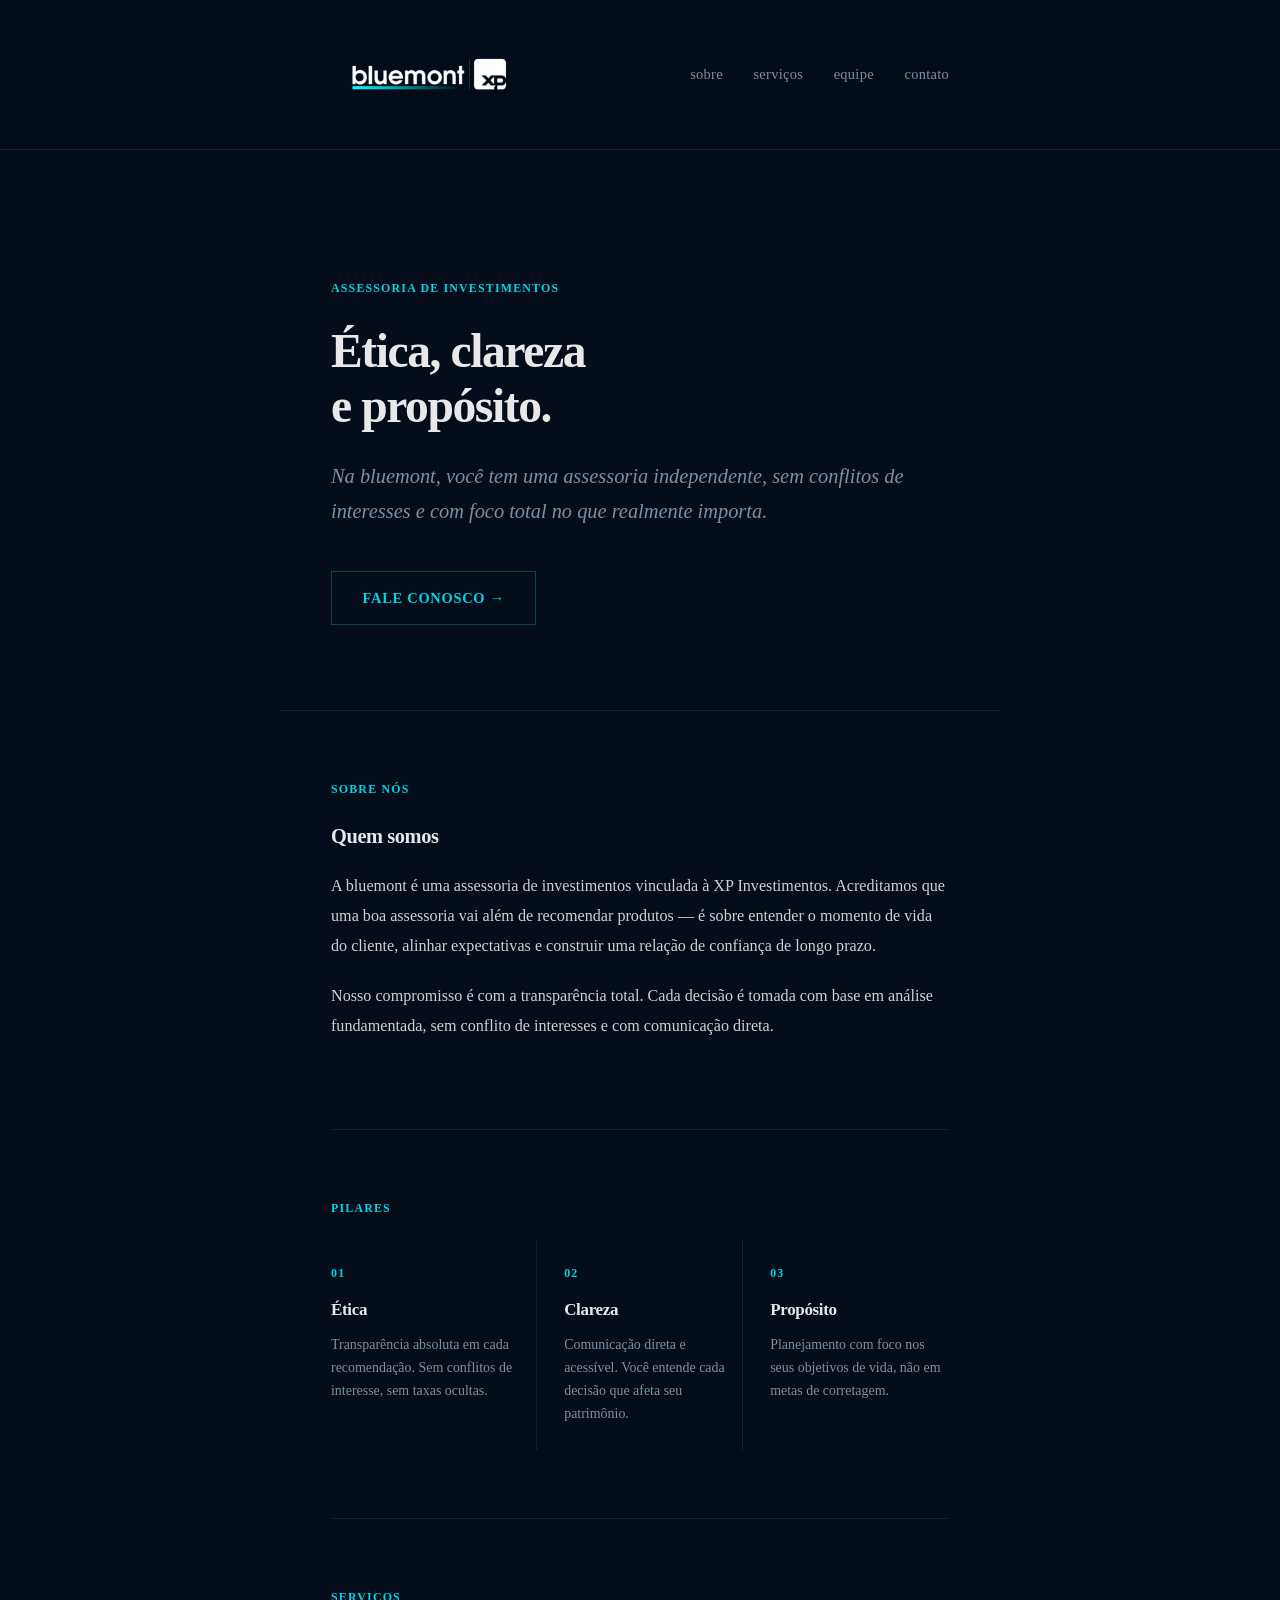
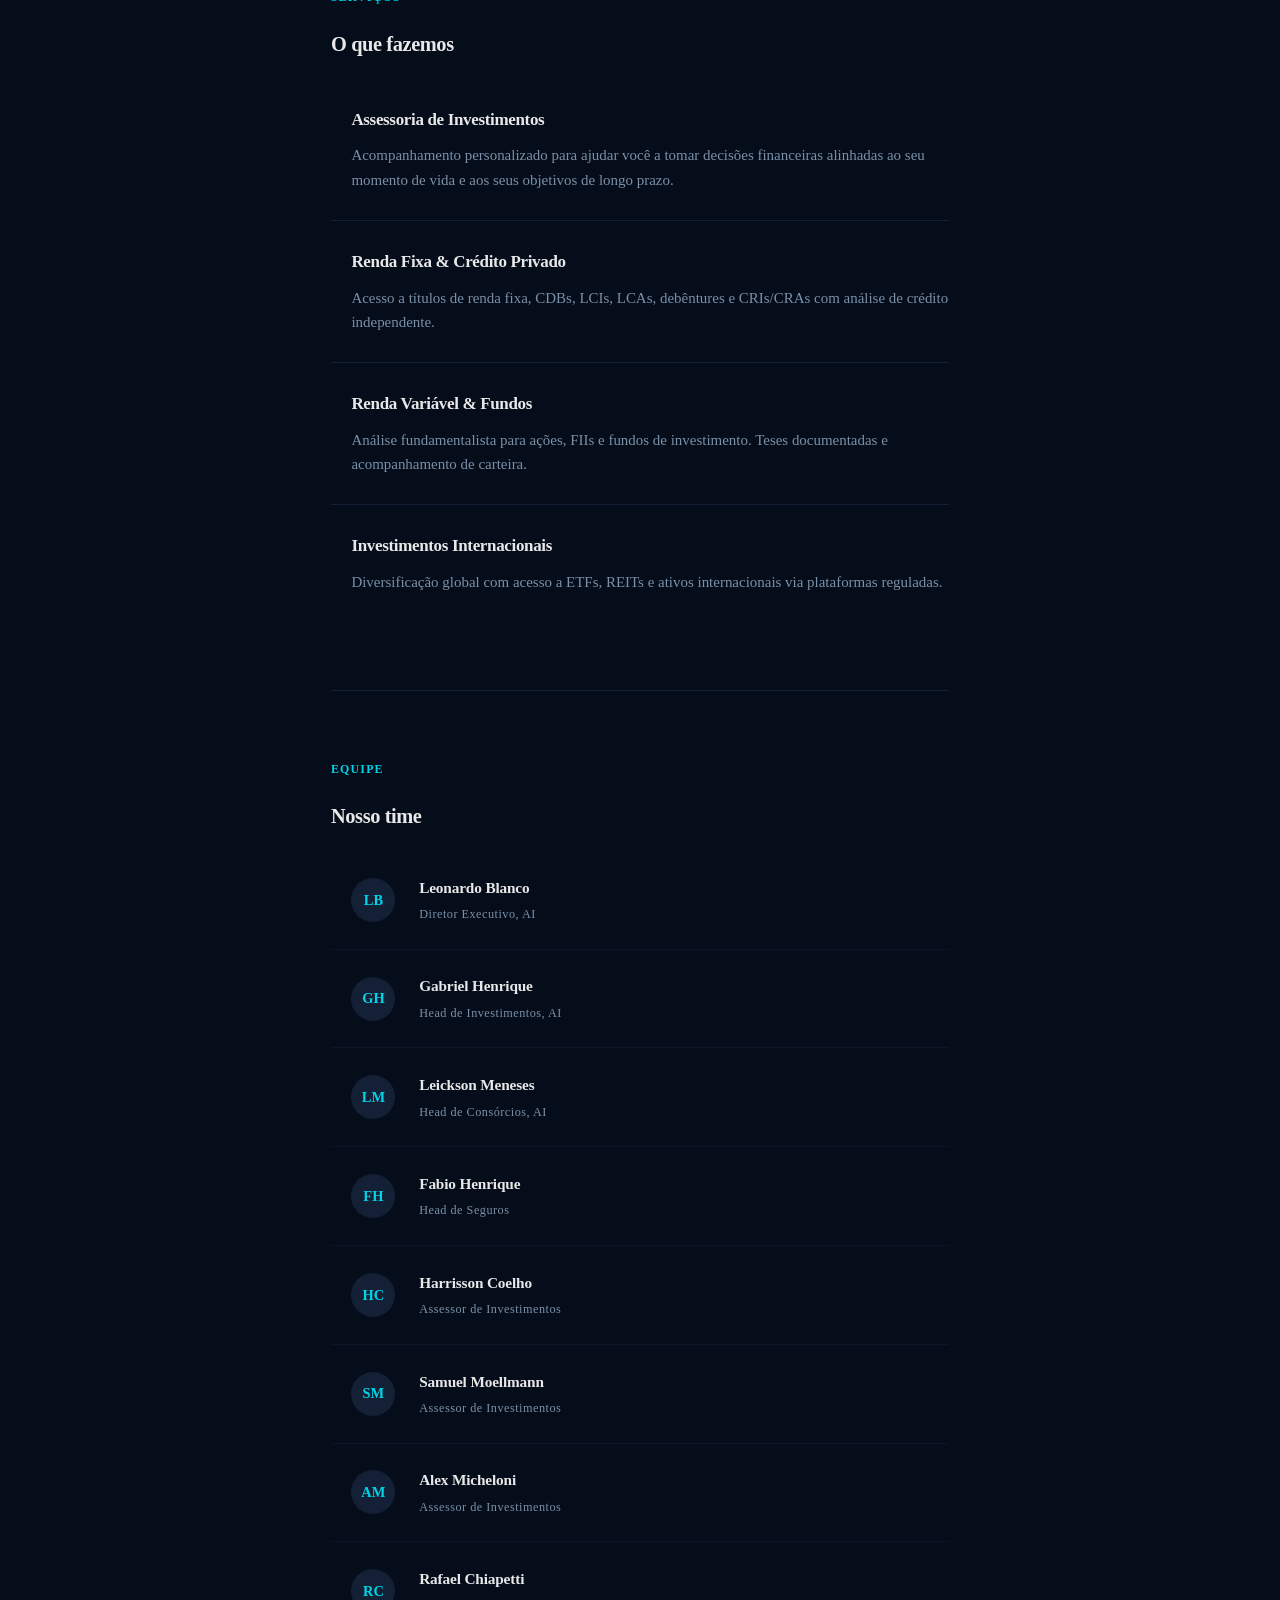
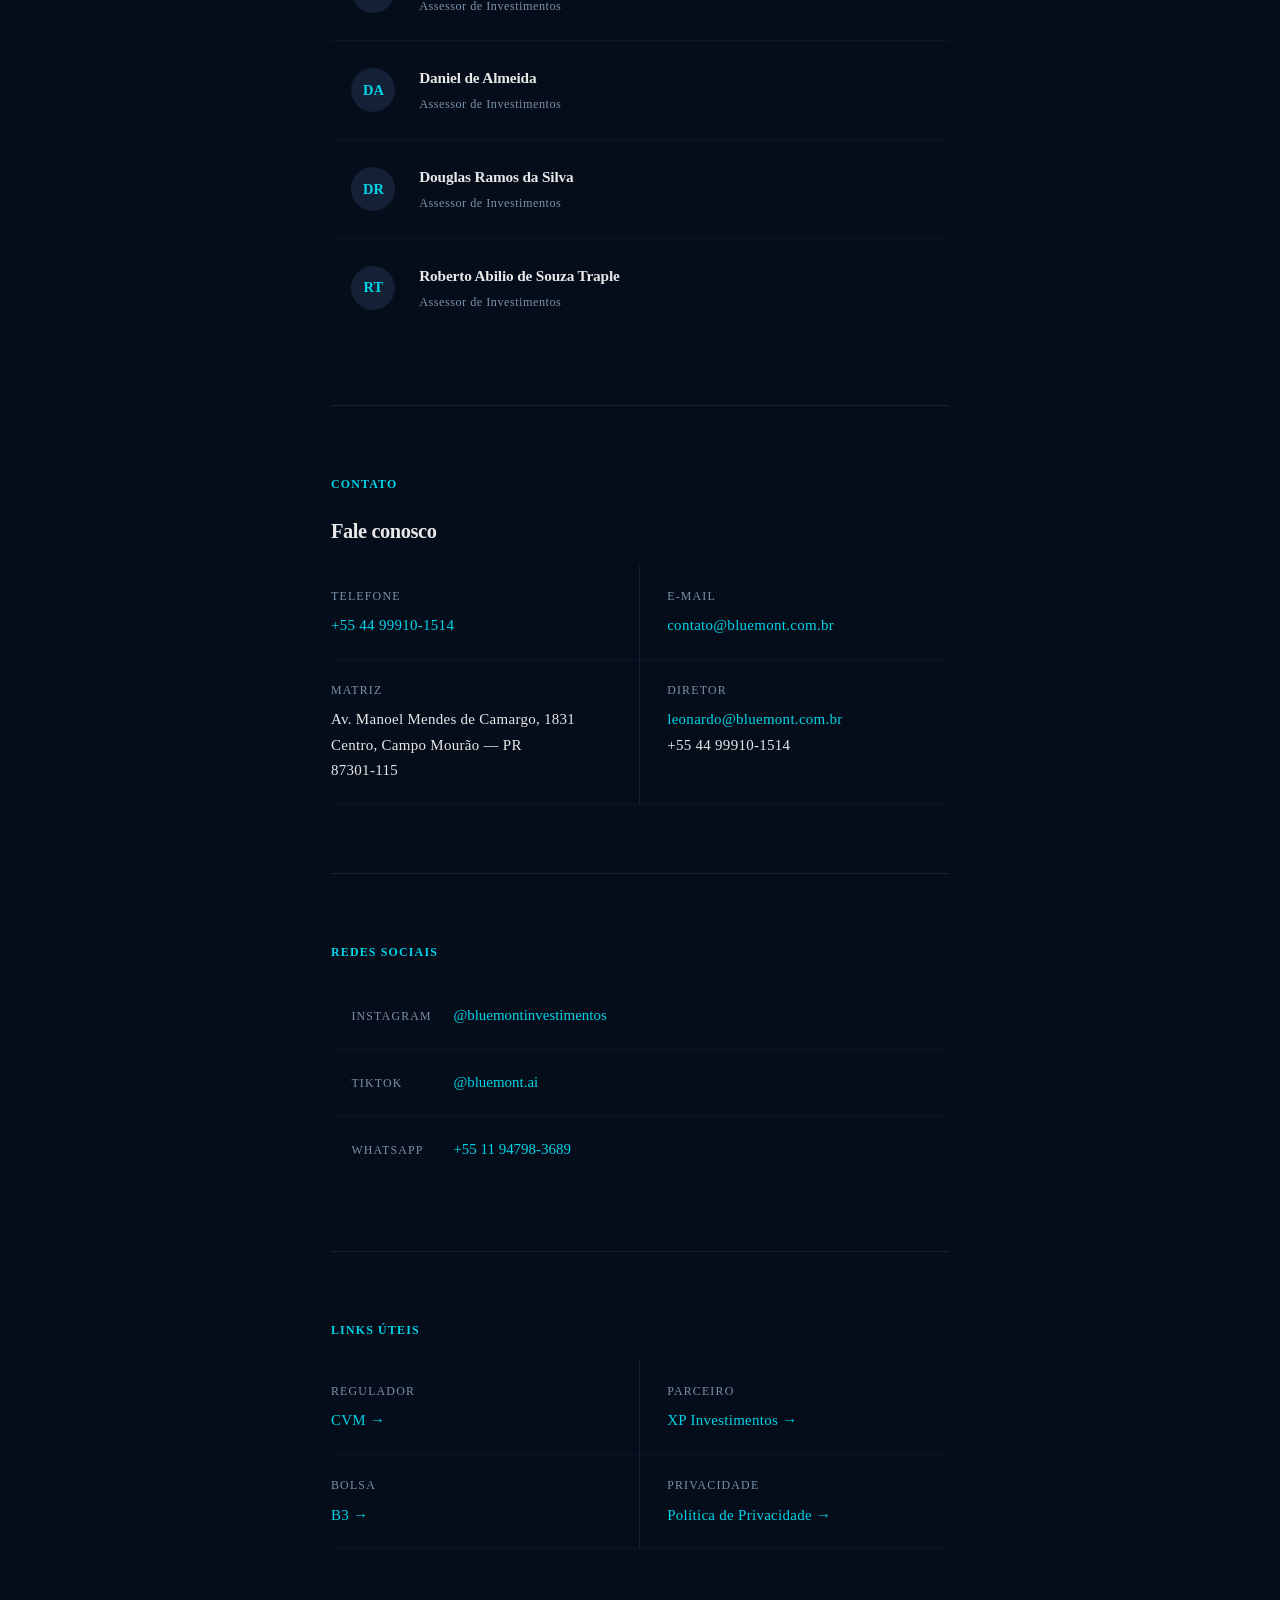
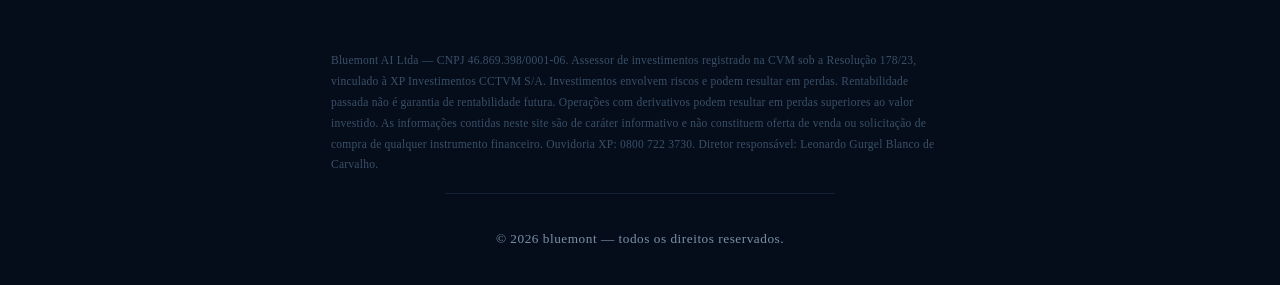
==== index.html @ b02eed4d "initial commit: bluemont site estático" ====
<!DOCTYPE html>
<html lang="pt-BR">
<head>
  <meta charset="UTF-8">
  <meta name="viewport" content="width=device-width, initial-scale=1.0">
  <title>bluemont — assessoria de investimentos</title>
  <link rel="stylesheet" href="style.css">
</head>
<body>

  <header>
    <nav class="nav">
      <a class="logo" href="#"><img src="logo.png" alt="bluemont" class="logo-img"></a>
      <ul class="nav-links">
        <li><a href="#sobre">sobre</a></li>
        <li><a href="#servicos">serviços</a></li>
        <li><a href="#equipe">equipe</a></li>
        <li><a href="#contato">contato</a></li>
      </ul>
    </nav>
  </header>

  <main>

    <!-- Hero -->
    <section class="hero fade-in">
      <div class="hero-label">Assessoria de Investimentos</div>
      <h1>Ética, clareza<br>e propósito.</h1>
      <p class="hero-sub">Na bluemont, você tem uma assessoria independente, sem conflitos de interesses e com foco total no que realmente importa.</p>
      <a href="#contato" class="hero-cta">Fale conosco →</a>
    </section>

    <div class="content">

      <!-- Sobre -->
      <section class="section fade-in" id="sobre">
        <div class="section-label">Sobre Nós</div>
        <div class="section-title">Quem somos</div>
        <p class="section-text">A bluemont é uma assessoria de investimentos vinculada à XP Investimentos. Acreditamos que uma boa assessoria vai além de recomendar produtos — é sobre entender o momento de vida do cliente, alinhar expectativas e construir uma relação de confiança de longo prazo.</p>
        <p class="section-text">Nosso compromisso é com a transparência total. Cada decisão é tomada com base em análise fundamentada, sem conflito de interesses e com comunicação direta.</p>
      </section>

      <!-- Pilares -->
      <section class="section fade-in">
        <div class="section-label">Pilares</div>
        <div class="values-grid">
          <div class="value-item">
            <div class="value-icon">01</div>
            <div class="value-title">Ética</div>
            <div class="value-desc">Transparência absoluta em cada recomendação. Sem conflitos de interesse, sem taxas ocultas.</div>
          </div>
          <div class="value-item">
            <div class="value-icon">02</div>
            <div class="value-title">Clareza</div>
            <div class="value-desc">Comunicação direta e acessível. Você entende cada decisão que afeta seu patrimônio.</div>
          </div>
          <div class="value-item">
            <div class="value-icon">03</div>
            <div class="value-title">Propósito</div>
            <div class="value-desc">Planejamento com foco nos seus objetivos de vida, não em metas de corretagem.</div>
          </div>
        </div>
      </section>

      <!-- Serviços -->
      <section class="section fade-in" id="servicos">
        <div class="section-label">Serviços</div>
        <div class="section-title">O que fazemos</div>
        <div class="services-list">
          <div class="service">
            <div class="service-name">Assessoria de Investimentos</div>
            <div class="service-desc">Acompanhamento personalizado para ajudar você a tomar decisões financeiras alinhadas ao seu momento de vida e aos seus objetivos de longo prazo.</div>
          </div>
          <div class="service">
            <div class="service-name">Renda Fixa & Crédito Privado</div>
            <div class="service-desc">Acesso a títulos de renda fixa, CDBs, LCIs, LCAs, debêntures e CRIs/CRAs com análise de crédito independente.</div>
          </div>
          <div class="service">
            <div class="service-name">Renda Variável & Fundos</div>
            <div class="service-desc">Análise fundamentalista para ações, FIIs e fundos de investimento. Teses documentadas e acompanhamento de carteira.</div>
          </div>
          <div class="service">
            <div class="service-name">Investimentos Internacionais</div>
            <div class="service-desc">Diversificação global com acesso a ETFs, REITs e ativos internacionais via plataformas reguladas.</div>
          </div>
        </div>
      </section>

      <!-- Equipe -->
      <section class="section fade-in" id="equipe">
        <div class="section-label">Equipe</div>
        <div class="section-title">Nosso time</div>
        <div class="team-list">
          <div class="team-member">
            <div class="team-avatar">LB</div>
            <div class="team-info">
              <div class="team-name">Leonardo Blanco</div>
              <div class="team-role">Diretor Executivo, AI</div>
            </div>
          </div>
          <div class="team-member">
            <div class="team-avatar">GH</div>
            <div class="team-info">
              <div class="team-name">Gabriel Henrique</div>
              <div class="team-role">Head de Investimentos, AI</div>
            </div>
          </div>
          <div class="team-member">
            <div class="team-avatar">LM</div>
            <div class="team-info">
              <div class="team-name">Leickson Meneses</div>
              <div class="team-role">Head de Consórcios, AI</div>
            </div>
          </div>
          <div class="team-member">
            <div class="team-avatar">FH</div>
            <div class="team-info">
              <div class="team-name">Fabio Henrique</div>
              <div class="team-role">Head de Seguros</div>
            </div>
          </div>
          <div class="team-member">
            <div class="team-avatar">HC</div>
            <div class="team-info">
              <div class="team-name">Harrisson Coelho</div>
              <div class="team-role">Assessor de Investimentos</div>
            </div>
          </div>
          <div class="team-member">
            <div class="team-avatar">SM</div>
            <div class="team-info">
              <div class="team-name">Samuel Moellmann</div>
              <div class="team-role">Assessor de Investimentos</div>
            </div>
          </div>
          <div class="team-member">
            <div class="team-avatar">AM</div>
            <div class="team-info">
              <div class="team-name">Alex Micheloni</div>
              <div class="team-role">Assessor de Investimentos</div>
            </div>
          </div>
          <div class="team-member">
            <div class="team-avatar">RC</div>
            <div class="team-info">
              <div class="team-name">Rafael Chiapetti</div>
              <div class="team-role">Assessor de Investimentos</div>
            </div>
          </div>
          <div class="team-member">
            <div class="team-avatar">DA</div>
            <div class="team-info">
              <div class="team-name">Daniel de Almeida</div>
              <div class="team-role">Assessor de Investimentos</div>
            </div>
          </div>
          <div class="team-member">
            <div class="team-avatar">DR</div>
            <div class="team-info">
              <div class="team-name">Douglas Ramos da Silva</div>
              <div class="team-role">Assessor de Investimentos</div>
            </div>
          </div>
          <div class="team-member">
            <div class="team-avatar">RT</div>
            <div class="team-info">
              <div class="team-name">Roberto Abilio de Souza Traple</div>
              <div class="team-role">Assessor de Investimentos</div>
            </div>
          </div>
        </div>
      </section>

      <!-- Contato -->
      <section class="section fade-in" id="contato">
        <div class="section-label">Contato</div>
        <div class="section-title">Fale conosco</div>
        <div class="contact-grid">
          <div class="contact-item">
            <div class="contact-label">Telefone</div>
            <div class="contact-value"><a href="tel:+5544999101514">+55 44 99910-1514</a></div>
          </div>
          <div class="contact-item">
            <div class="contact-label">E-mail</div>
            <div class="contact-value"><a href="mailto:contato@bluemont.com.br">contato@bluemont.com.br</a></div>
          </div>
          <div class="contact-item">
            <div class="contact-label">Matriz</div>
            <div class="contact-value">Av. Manoel Mendes de Camargo, 1831<br>Centro, Campo Mourão — PR<br>87301-115</div>
          </div>
          <div class="contact-item">
            <div class="contact-label">Diretor</div>
            <div class="contact-value"><a href="mailto:leonardo@bluemont.com.br">leonardo@bluemont.com.br</a><br>+55 44 99910-1514</div>
          </div>
        </div>
      </section>

      <!-- Redes Sociais -->
      <section class="section fade-in">
        <div class="section-label">Redes Sociais</div>
        <div class="social-list">
          <div class="social-item">
            <a href="https://instagram.com/bluemontinvestimentos" target="_blank">
              <span class="social-label">Instagram</span>
              <span class="social-handle">@bluemontinvestimentos</span>
            </a>
          </div>
          <div class="social-item">
            <a href="https://tiktok.com/@bluemont.ai" target="_blank">
              <span class="social-label">TikTok</span>
              <span class="social-handle">@bluemont.ai</span>
            </a>
          </div>
          <div class="social-item">
            <a href="https://wa.me/5511947983689" target="_blank">
              <span class="social-label">WhatsApp</span>
              <span class="social-handle">+55 11 94798-3689</span>
            </a>
          </div>
        </div>
      </section>

      <!-- Links Úteis -->
      <section class="section fade-in">
        <div class="section-label">Links Úteis</div>
        <div class="contact-grid">
          <div class="contact-item">
            <div class="contact-label">Regulador</div>
            <div class="contact-value"><a href="https://www.gov.br/cvm" target="_blank">CVM →</a></div>
          </div>
          <div class="contact-item">
            <div class="contact-label">Parceiro</div>
            <div class="contact-value"><a href="https://www.xpi.com.br" target="_blank">XP Investimentos →</a></div>
          </div>
          <div class="contact-item">
            <div class="contact-label">Bolsa</div>
            <div class="contact-value"><a href="https://www.b3.com.br" target="_blank">B3 →</a></div>
          </div>
          <div class="contact-item">
            <div class="contact-label">Privacidade</div>
            <div class="contact-value"><a href="privacy-policy.html">Política de Privacidade →</a></div>
          </div>
        </div>
      </section>

    </div>
  </main>

  <!-- Compliance -->
  <div class="compliance">
    Bluemont AI Ltda — CNPJ 46.869.398/0001-06. Assessor de investimentos registrado na CVM sob a Resolução 178/23, vinculado à XP Investimentos CCTVM S/A. Investimentos envolvem riscos e podem resultar em perdas. Rentabilidade passada não é garantia de rentabilidade futura. Operações com derivativos podem resultar em perdas superiores ao valor investido. As informações contidas neste site são de caráter informativo e não constituem oferta de venda ou solicitação de compra de qualquer instrumento financeiro. Ouvidoria XP: 0800 722 3730. Diretor responsável: Leonardo Gurgel Blanco de Carvalho.
  </div>

  <footer>
    <p>© 2026 bluemont — todos os direitos reservados.</p>
  </footer>

  <script src="script.js"></script>
</body>
</html>
---- style.css ----
/* ── reset & base ───────────────────────────────────── */
*, *::before, *::after {
  box-sizing: border-box;
  margin: 0;
  padding: 0;
}

:root {
  --bg:        #050d1a;
  --surface:   #0a1628;
  --border:    #142035;
  --text:      #e8e8e8;
  --muted:     #7a90a8;
  --accent:    #00d4e8;
  --meta-text: #3a5068;
  --font:      'Rockwell', 'Rockwell Nova', 'Rockwell MT', serif;
  --max-w:     720px;
  --gap:       clamp(1.5rem, 4vw, 3rem);
}

html {
  font-size: 17px;
  scroll-behavior: smooth;
  scroll-padding-top: 6rem;
}

body {
  background: var(--bg);
  color: var(--text);
  font-family: var(--font);
  line-height: 1.7;
  min-height: 100vh;
  display: flex;
  flex-direction: column;
  -webkit-font-smoothing: antialiased;
}

a {
  color: inherit;
  text-decoration: none;
}

/* ── nav ────────────────────────────────────────────── */
header {
  position: sticky;
  top: 0;
  z-index: 100;
  border-bottom: 1px solid var(--border);
  background: rgba(5, 13, 26, 0.85);
  backdrop-filter: blur(12px);
  -webkit-backdrop-filter: blur(12px);
}

.nav {
  max-width: var(--max-w);
  margin: 0 auto;
  padding: 1.1rem var(--gap);
  display: flex;
  justify-content: space-between;
  align-items: center;
}

.logo {
  display: flex;
  align-items: center;
  transition: opacity 0.2s;
}

.logo:hover { opacity: 0.75; }

.logo-img {
  height: 112px;
  width: auto;
}

.nav-links {
  display: flex;
  gap: 1.8rem;
  list-style: none;
}

.nav-links a {
  font-size: 0.85rem;
  color: var(--muted);
  letter-spacing: 0.02em;
  transition: color 0.2s;
}

.nav-links a:hover { color: var(--text); }

/* ── hero ───────────────────────────────────────────── */
.hero {
  max-width: var(--max-w);
  margin: 0 auto;
  padding: clamp(4rem, 10vw, 8rem) var(--gap) clamp(3rem, 7vw, 5rem);
  border-bottom: 1px solid var(--border);
}

.hero-label {
  font-size: 0.7rem;
  font-weight: 600;
  letter-spacing: 0.1em;
  text-transform: uppercase;
  color: var(--accent);
  margin-bottom: 1.5rem;
}

.hero h1 {
  font-size: clamp(1.8rem, 5vw, 2.8rem);
  font-weight: 700;
  letter-spacing: -0.03em;
  line-height: 1.15;
  margin-bottom: 1.5rem;
}

.hero-sub {
  font-size: clamp(1rem, 2.5vw, 1.2rem);
  color: var(--muted);
  font-style: italic;
  line-height: 1.7;
  max-width: 580px;
}

.hero-cta {
  display: inline-flex;
  align-items: center;
  gap: 0.5rem;
  margin-top: 2.5rem;
  font-size: 0.85rem;
  font-weight: 600;
  letter-spacing: 0.05em;
  text-transform: uppercase;
  color: var(--accent);
  border: 1px solid rgba(0, 212, 232, 0.3);
  padding: 0.8rem 1.8rem;
  transition: all 0.25s;
}

.hero-cta:hover {
  background: rgba(0, 212, 232, 0.08);
  border-color: var(--accent);
}

/* ── sections ───────────────────────────────────────── */
.content {
  max-width: var(--max-w);
  margin: 0 auto;
  padding: 0 var(--gap);
  flex: 1;
}

.section {
  padding: clamp(2.5rem, 6vw, 4rem) 0;
  border-bottom: 1px solid var(--border);
}

.section:last-child { border-bottom: none; }

.section-label {
  font-size: 0.7rem;
  font-weight: 600;
  letter-spacing: 0.1em;
  text-transform: uppercase;
  color: var(--accent);
  margin-bottom: 1.2rem;
}

.section-title {
  font-size: 1.2rem;
  font-weight: 600;
  letter-spacing: -0.02em;
  margin-bottom: 1rem;
}

.section-text {
  font-size: 0.95rem;
  color: #d0d0d0;
  line-height: 1.85;
  margin-bottom: 1.2rem;
}

/* ── values grid ────────────────────────────────────── */
.values-grid {
  display: grid;
  grid-template-columns: 1fr 1fr 1fr;
  gap: 0;
}

.value-item {
  padding: 1.4rem 0;
  border-right: 1px solid var(--border);
}

.value-item:last-child { border-right: none; }
.value-item:first-child { padding-left: 0; }
.value-item:not(:first-child) { padding-left: 1.6rem; }

.value-icon {
  font-size: 0.7rem;
  font-weight: 600;
  letter-spacing: 0.1em;
  text-transform: uppercase;
  color: var(--accent);
  margin-bottom: 0.8rem;
}

.value-title {
  font-size: 1rem;
  font-weight: 600;
  letter-spacing: -0.02em;
  margin-bottom: 0.5rem;
}

.value-desc {
  font-size: 0.82rem;
  color: var(--muted);
  line-height: 1.65;
}

/* ── services ───────────────────────────────────────── */
.services-list {
  display: flex;
  flex-direction: column;
  gap: 0;
}

.service {
  padding: 1.6rem 0 1.6rem 1.2rem;
  border-bottom: 1px solid var(--border);
  position: relative;
  cursor: default;
  transition: background 0.15s;
}

.service::before {
  content: '';
  position: absolute;
  left: 0;
  top: 0;
  width: 3px;
  height: 0;
  background: var(--accent);
  border-radius: 0 2px 2px 0;
  transition: height 0.3s ease;
}

.service:hover::before { height: 100%; }
.service:last-child { border-bottom: none; }

.service-name {
  font-size: 1rem;
  font-weight: 600;
  letter-spacing: -0.02em;
  margin-bottom: 0.5rem;
}

.service-desc {
  font-size: 0.88rem;
  color: var(--muted);
  line-height: 1.65;
}

/* ── team ───────────────────────────────────────────── */
.team-list {
  display: flex;
  flex-direction: column;
  gap: 0;
}

.team-member {
  display: flex;
  align-items: center;
  gap: 1.4rem;
  padding: 1.4rem 0 1.4rem 1.2rem;
  border-bottom: 1px solid rgba(20, 32, 53, 0.5);
  position: relative;
}

.team-member::before {
  content: '';
  position: absolute;
  left: 0;
  top: 0;
  width: 3px;
  height: 0;
  background: var(--accent);
  border-radius: 0 2px 2px 0;
  transition: height 0.3s ease;
}

.team-member:hover::before { height: 100%; }
.team-member:last-child { border-bottom: none; }

.team-avatar {
  width: 44px;
  height: 44px;
  border-radius: 50%;
  background: var(--border);
  display: flex;
  align-items: center;
  justify-content: center;
  font-size: 0.85rem;
  font-weight: 700;
  color: var(--accent);
  flex-shrink: 0;
}

.team-info { flex: 1; }

.team-name {
  font-size: 0.9rem;
  font-weight: 600;
  letter-spacing: -0.01em;
  margin-bottom: 0.2rem;
}

.team-role {
  font-size: 0.72rem;
  color: var(--muted);
  letter-spacing: 0.04em;
}

/* ── contact grid ───────────────────────────────────── */
.contact-grid {
  display: grid;
  grid-template-columns: 1fr 1fr;
  gap: 0;
}

.contact-item {
  padding: 1.2rem 0;
  border-bottom: 1px solid rgba(20, 32, 53, 0.5);
}

.contact-item:nth-child(odd) {
  padding-right: 1.6rem;
  border-right: 1px solid var(--border);
}

.contact-item:nth-child(even) { padding-left: 1.6rem; }

.contact-label {
  font-size: 0.7rem;
  letter-spacing: 0.1em;
  text-transform: uppercase;
  color: var(--muted);
  margin-bottom: 0.4rem;
}

.contact-value {
  font-size: 0.88rem;
  letter-spacing: 0.02em;
}

.contact-value a {
  color: var(--accent);
  transition: opacity 0.2s;
}

.contact-value a:hover { opacity: 0.7; }

/* ── social ─────────────────────────────────────────── */
.social-list {
  display: flex;
  gap: 0;
  flex-direction: column;
}

.social-item {
  padding: 1.2rem 0 1.2rem 1.2rem;
  border-bottom: 1px solid rgba(20, 32, 53, 0.5);
  position: relative;
  transition: background 0.15s;
}

.social-item::before {
  content: '';
  position: absolute;
  left: 0;
  top: 0;
  width: 3px;
  height: 0;
  background: var(--accent);
  border-radius: 0 2px 2px 0;
  transition: height 0.3s ease;
}

.social-item:hover::before { height: 100%; }
.social-item:last-child { border-bottom: none; }

.social-item a {
  display: flex;
  align-items: center;
  gap: 1rem;
}

.social-label {
  font-size: 0.7rem;
  letter-spacing: 0.1em;
  text-transform: uppercase;
  color: var(--muted);
  min-width: 5rem;
}

.social-handle {
  font-size: 0.88rem;
  color: var(--accent);
  transition: opacity 0.2s;
}

.social-item:hover .social-handle { opacity: 0.7; }

/* ── post/page layout ───────────────────────────────── */
.post-header {
  max-width: var(--max-w);
  margin: 0 auto;
  padding: clamp(3rem, 8vw, 5rem) var(--gap) 2rem;
  border-bottom: 1px solid var(--border);
}

.back-link {
  display: inline-flex;
  align-items: center;
  gap: 0.4rem;
  font-size: 0.8rem;
  color: var(--muted);
  letter-spacing: 0.05em;
  text-transform: uppercase;
  margin-bottom: 2rem;
  transition: color 0.2s;
}

.back-link:hover { color: var(--accent); }

.post-header .section-label { margin-bottom: 1rem; }

.post-header h1 {
  font-size: clamp(1.6rem, 5vw, 2.4rem);
  font-weight: 700;
  letter-spacing: -0.03em;
  line-height: 1.2;
}

.post-body {
  max-width: var(--max-w);
  margin: 0 auto;
  padding: clamp(2rem, 5vw, 3.5rem) var(--gap);
}

.post-body p {
  font-size: 1.05rem;
  line-height: 1.85;
  margin-bottom: 1.6rem;
  color: #d0d0d0;
}

.post-body h2 {
  font-size: 1.2rem;
  font-weight: 600;
  letter-spacing: -0.02em;
  margin: 2.5rem 0 1rem;
  color: var(--text);
}

.post-body ul {
  margin: 0 0 1.6rem 1.5rem;
  color: #d0d0d0;
  font-size: 1.05rem;
  line-height: 1.85;
}

.post-body li { margin-bottom: 0.4rem; }

.post-body a {
  color: var(--accent);
  transition: opacity 0.2s;
}

.post-body a:hover { opacity: 0.7; }

/* ── compliance ─────────────────────────────────────── */
.compliance {
  max-width: var(--max-w);
  margin: 0 auto;
  padding: 2rem var(--gap) 1rem;
  font-size: 0.68rem;
  color: var(--meta-text);
  line-height: 1.8;
  letter-spacing: 0.02em;
}

/* ── footer ─────────────────────────────────────────── */
footer {
  border-top: 1px solid var(--border);
  padding: 2rem var(--gap);
  text-align: center;
  font-size: 0.78rem;
  color: var(--muted);
  letter-spacing: 0.04em;
  max-width: var(--max-w);
  margin: 0 auto;
}

/* ── animations ─────────────────────────────────────── */
@keyframes fadeUp {
  from { opacity: 0; transform: translateY(16px); }
  to   { opacity: 1; transform: translateY(0); }
}

.fade-in { opacity: 0; }

/* ── responsive ─────────────────────────────────────── */
@media (max-width: 600px) {
  .values-grid { grid-template-columns: 1fr; }

  .value-item {
    border-right: none;
    padding-left: 0 !important;
    border-bottom: 1px solid var(--border);
  }
  .value-item:last-child { border-bottom: none; }

  .contact-grid { grid-template-columns: 1fr; }
  .contact-item:nth-child(odd) { border-right: none; padding-right: 0; }
  .contact-item:nth-child(even) { padding-left: 0; }

  .nav-links { gap: 1.2rem; }
}
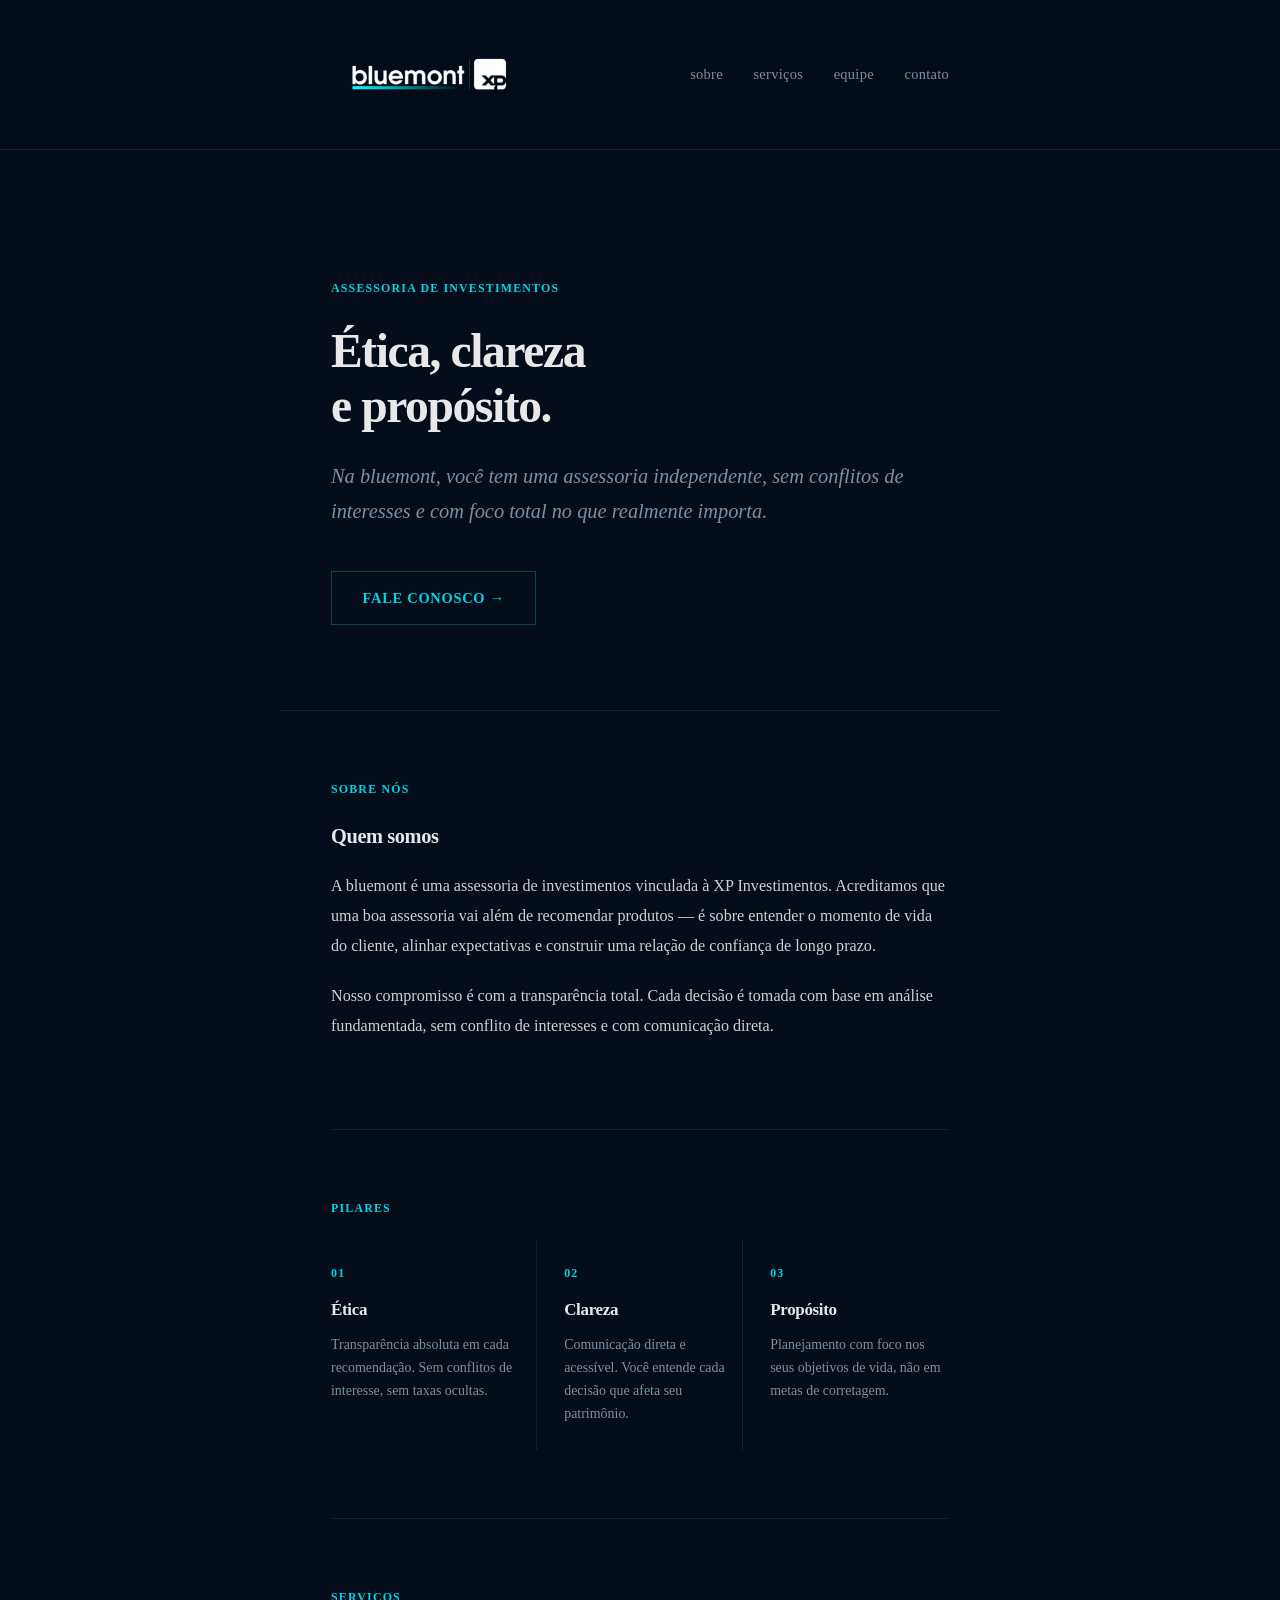
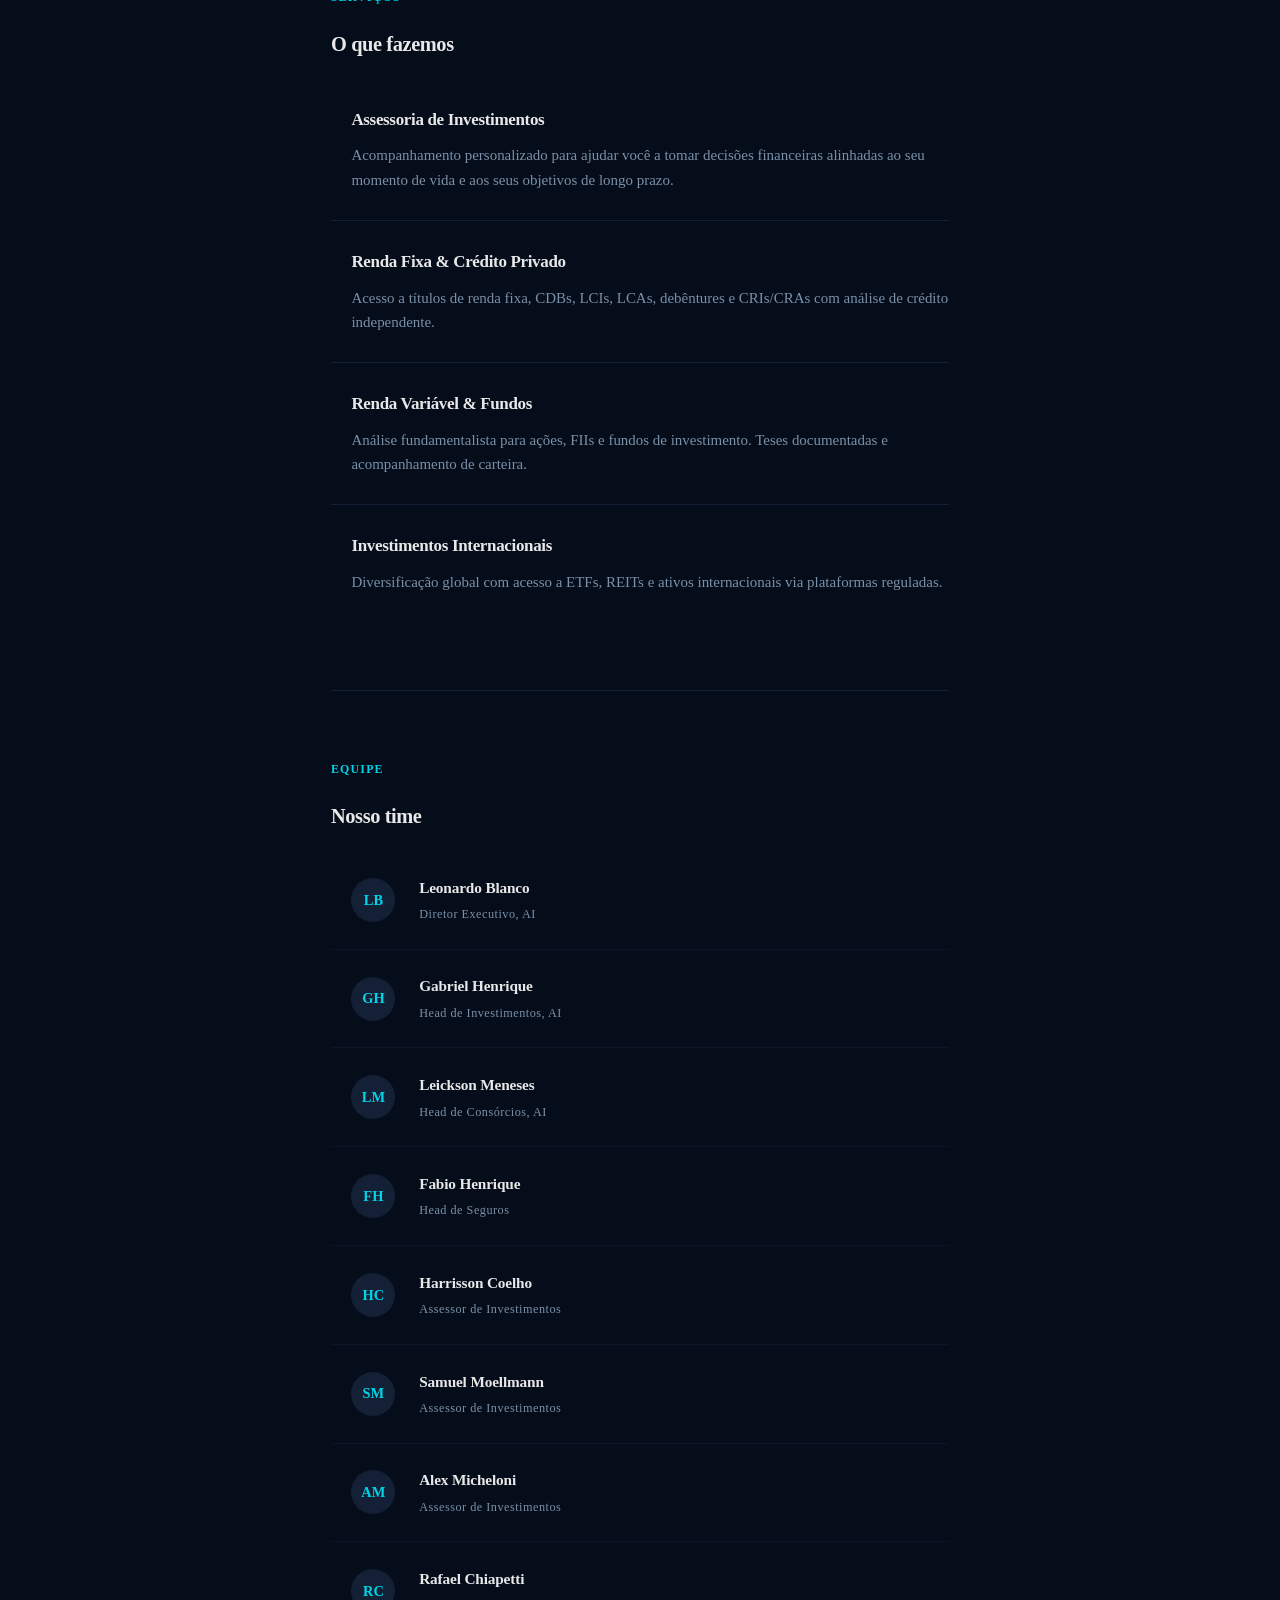
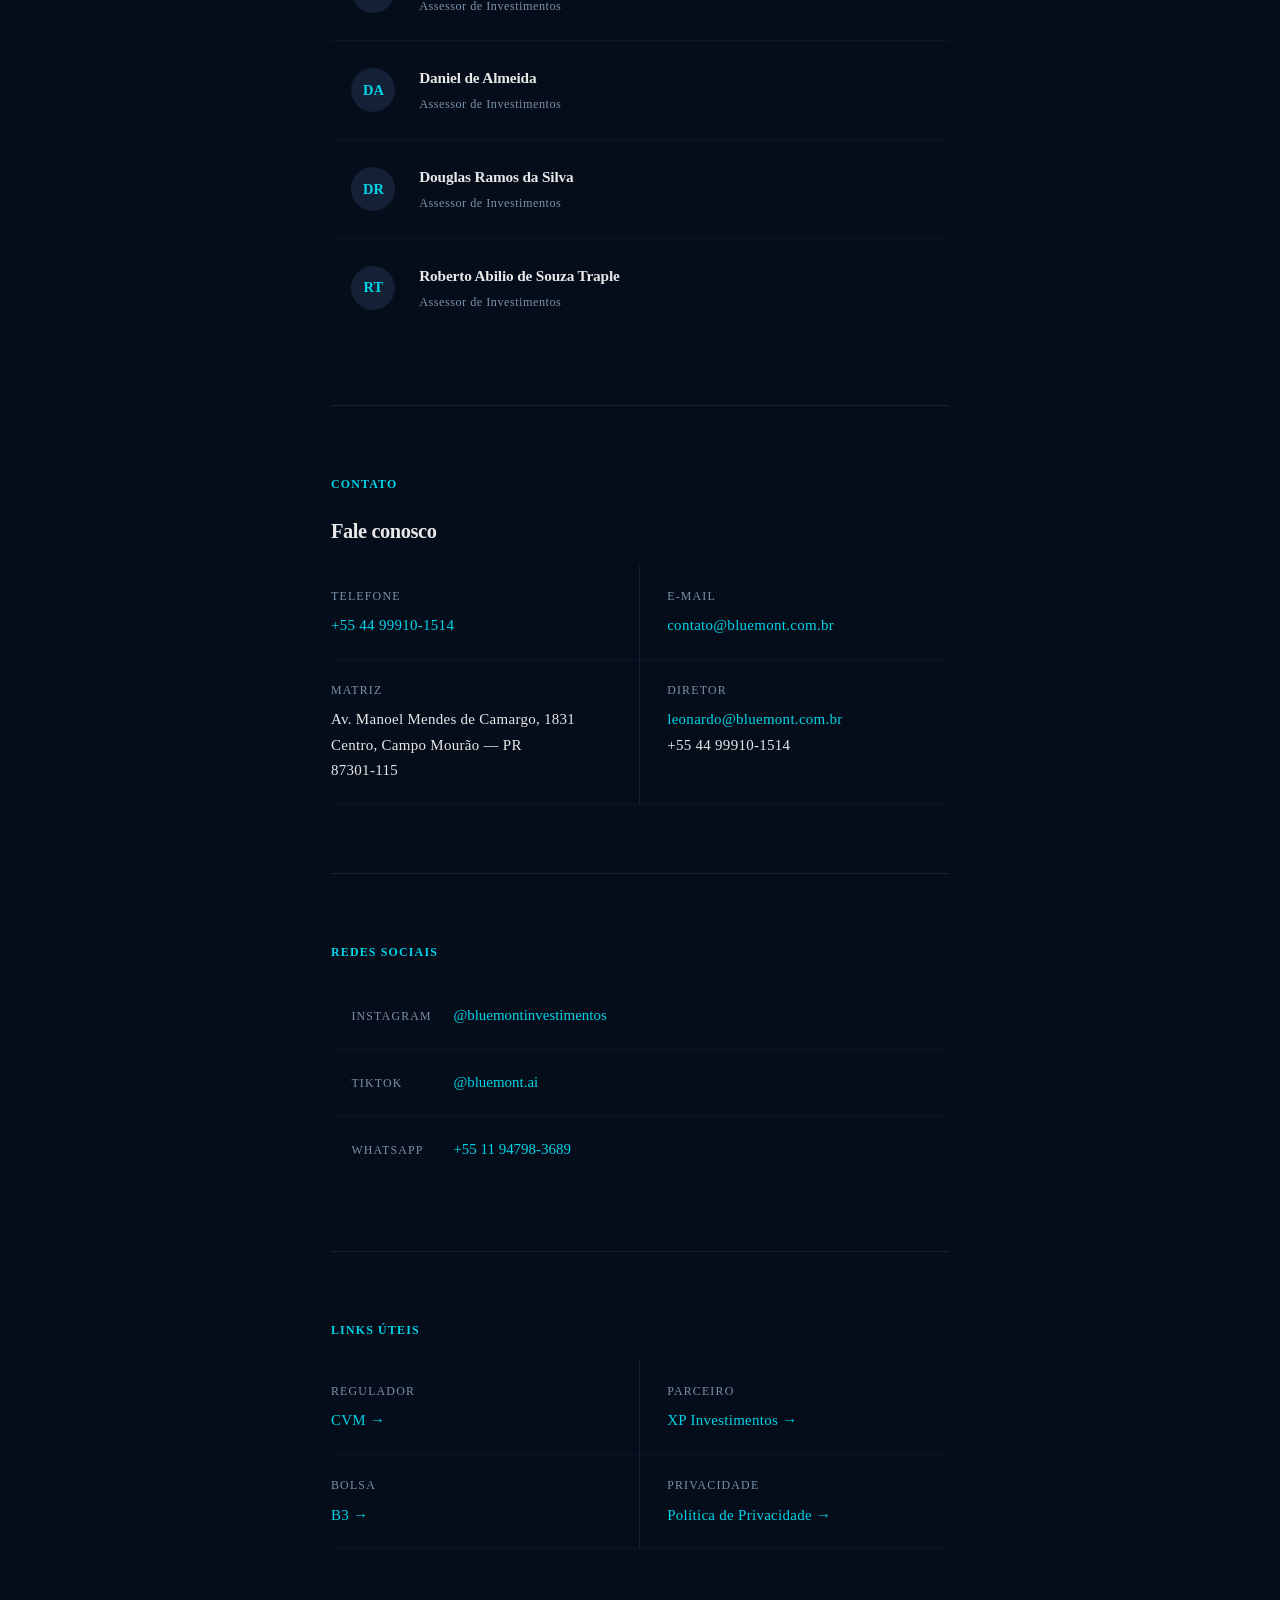
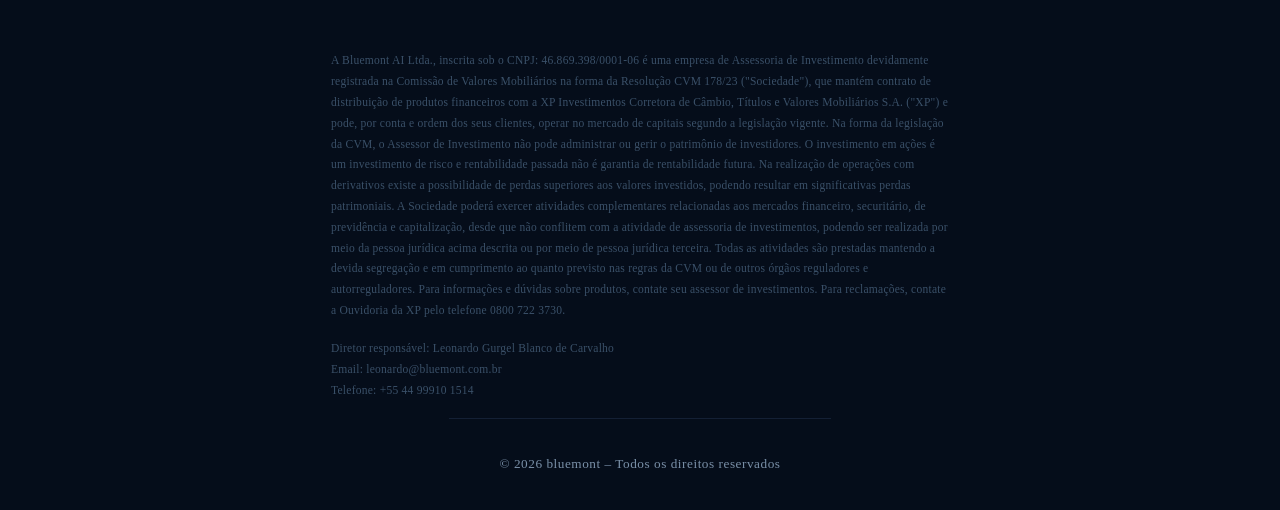
==== commit 0de29548: "atualiza rodapé com texto completo de compliance" ====
--- a/index.html
+++ b/index.html
@@ -248,11 +248,14 @@
 
   <!-- Compliance -->
   <div class="compliance">
-    Bluemont AI Ltda — CNPJ 46.869.398/0001-06. Assessor de investimentos registrado na CVM sob a Resolução 178/23, vinculado à XP Investimentos CCTVM S/A. Investimentos envolvem riscos e podem resultar em perdas. Rentabilidade passada não é garantia de rentabilidade futura. Operações com derivativos podem resultar em perdas superiores ao valor investido. As informações contidas neste site são de caráter informativo e não constituem oferta de venda ou solicitação de compra de qualquer instrumento financeiro. Ouvidoria XP: 0800 722 3730. Diretor responsável: Leonardo Gurgel Blanco de Carvalho.
+    <p>A Bluemont AI Ltda., inscrita sob o CNPJ: 46.869.398/0001-06 é uma empresa de Assessoria de Investimento devidamente registrada na Comissão de Valores Mobiliários na forma da Resolução CVM 178/23 ("Sociedade"), que mantém contrato de distribuição de produtos financeiros com a XP Investimentos Corretora de Câmbio, Títulos e Valores Mobiliários S.A. ("XP") e pode, por conta e ordem dos seus clientes, operar no mercado de capitais segundo a legislação vigente. Na forma da legislação da CVM, o Assessor de Investimento não pode administrar ou gerir o patrimônio de investidores. O investimento em ações é um investimento de risco e rentabilidade passada não é garantia de rentabilidade futura. Na realização de operações com derivativos existe a possibilidade de perdas superiores aos valores investidos, podendo resultar em significativas perdas patrimoniais. A Sociedade poderá exercer atividades complementares relacionadas aos mercados financeiro, securitário, de previdência e capitalização, desde que não conflitem com a atividade de assessoria de investimentos, podendo ser realizada por meio da pessoa jurídica acima descrita ou por meio de pessoa jurídica terceira. Todas as atividades são prestadas mantendo a devida segregação e em cumprimento ao quanto previsto nas regras da CVM ou de outros órgãos reguladores e autorreguladores. Para informações e dúvidas sobre produtos, contate seu assessor de investimentos. Para reclamações, contate a Ouvidoria da XP pelo telefone 0800 722 3730.</p>
+    <p style="margin-top: 1rem;">Diretor responsável: Leonardo Gurgel Blanco de Carvalho<br>
+    Email: <a href="mailto:leonardo@bluemont.com.br">leonardo@bluemont.com.br</a><br>
+    Telefone: <a href="tel:+5544999101514">+55 44 99910 1514</a></p>
   </div>
 
   <footer>
-    <p>© 2026 bluemont — todos os direitos reservados.</p>
+    <p>© 2026 bluemont – Todos os direitos reservados</p>
   </footer>
 
   <script src="script.js"></script>
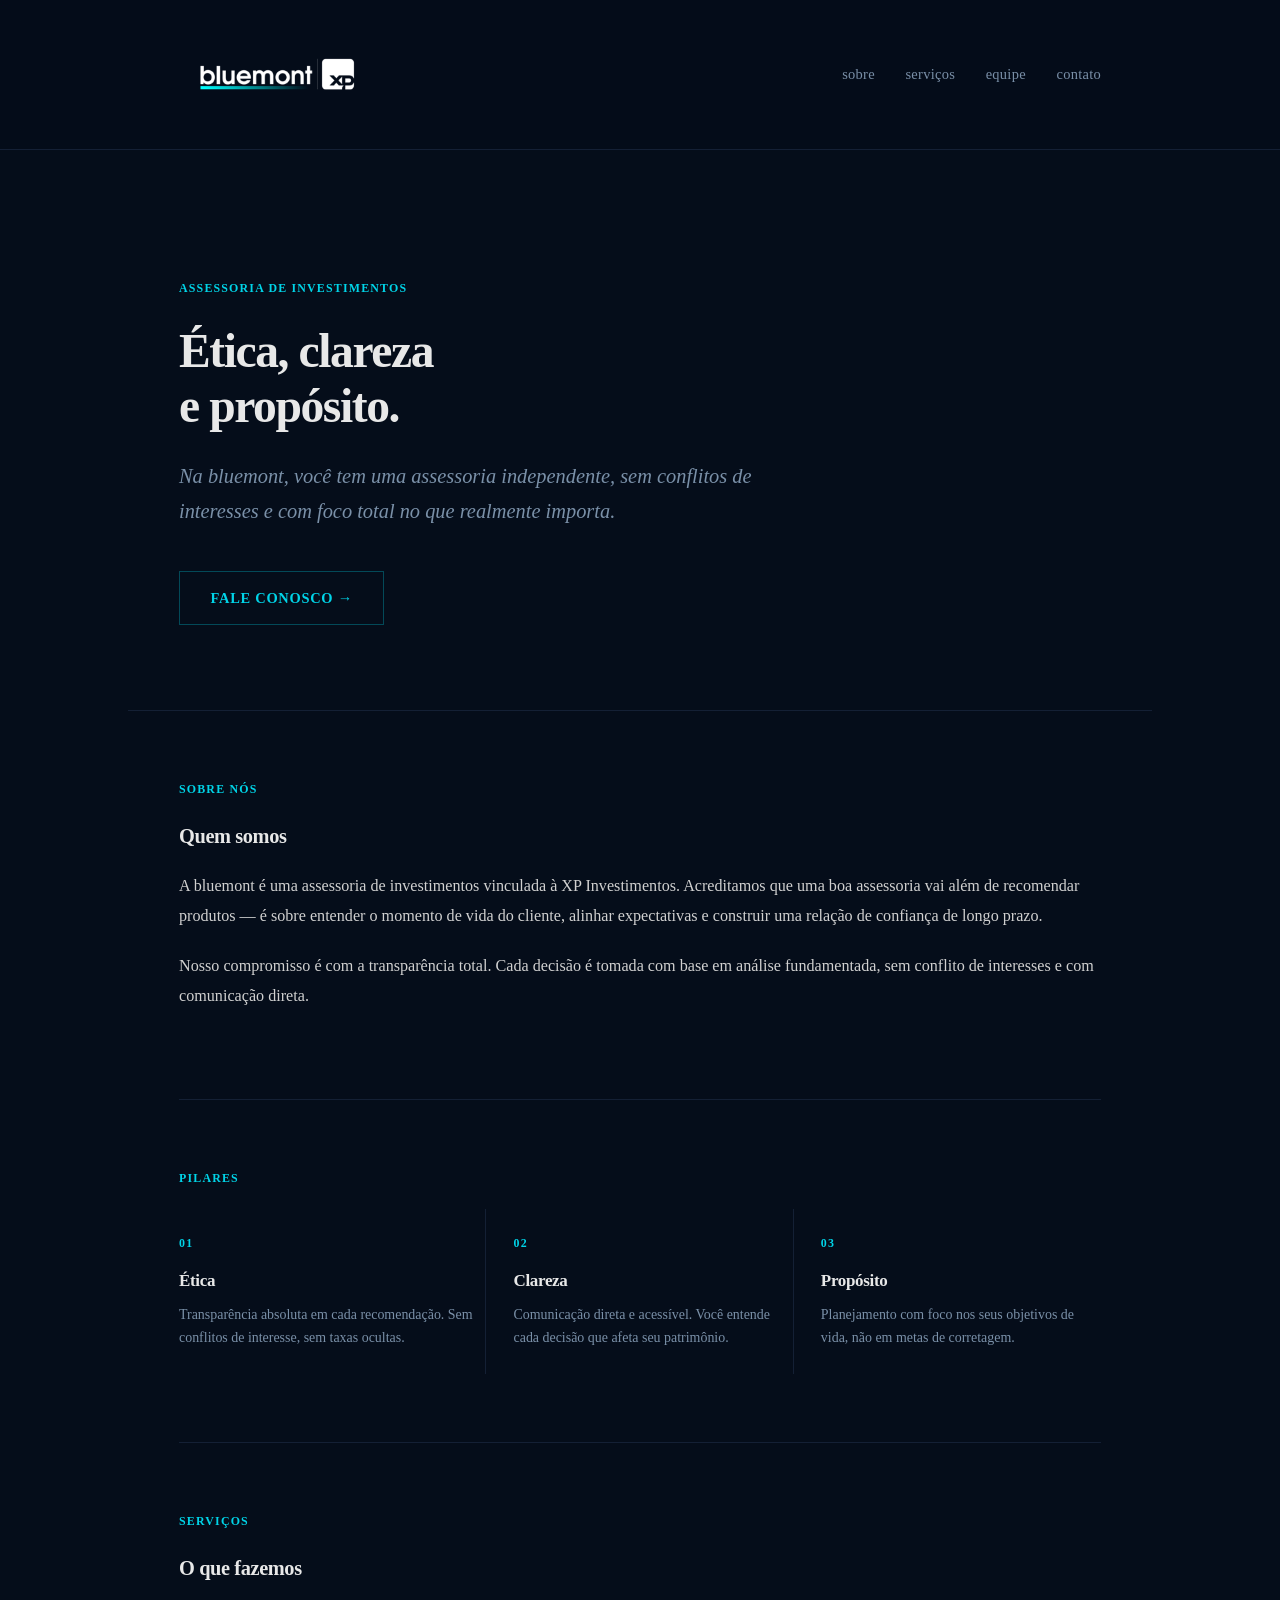
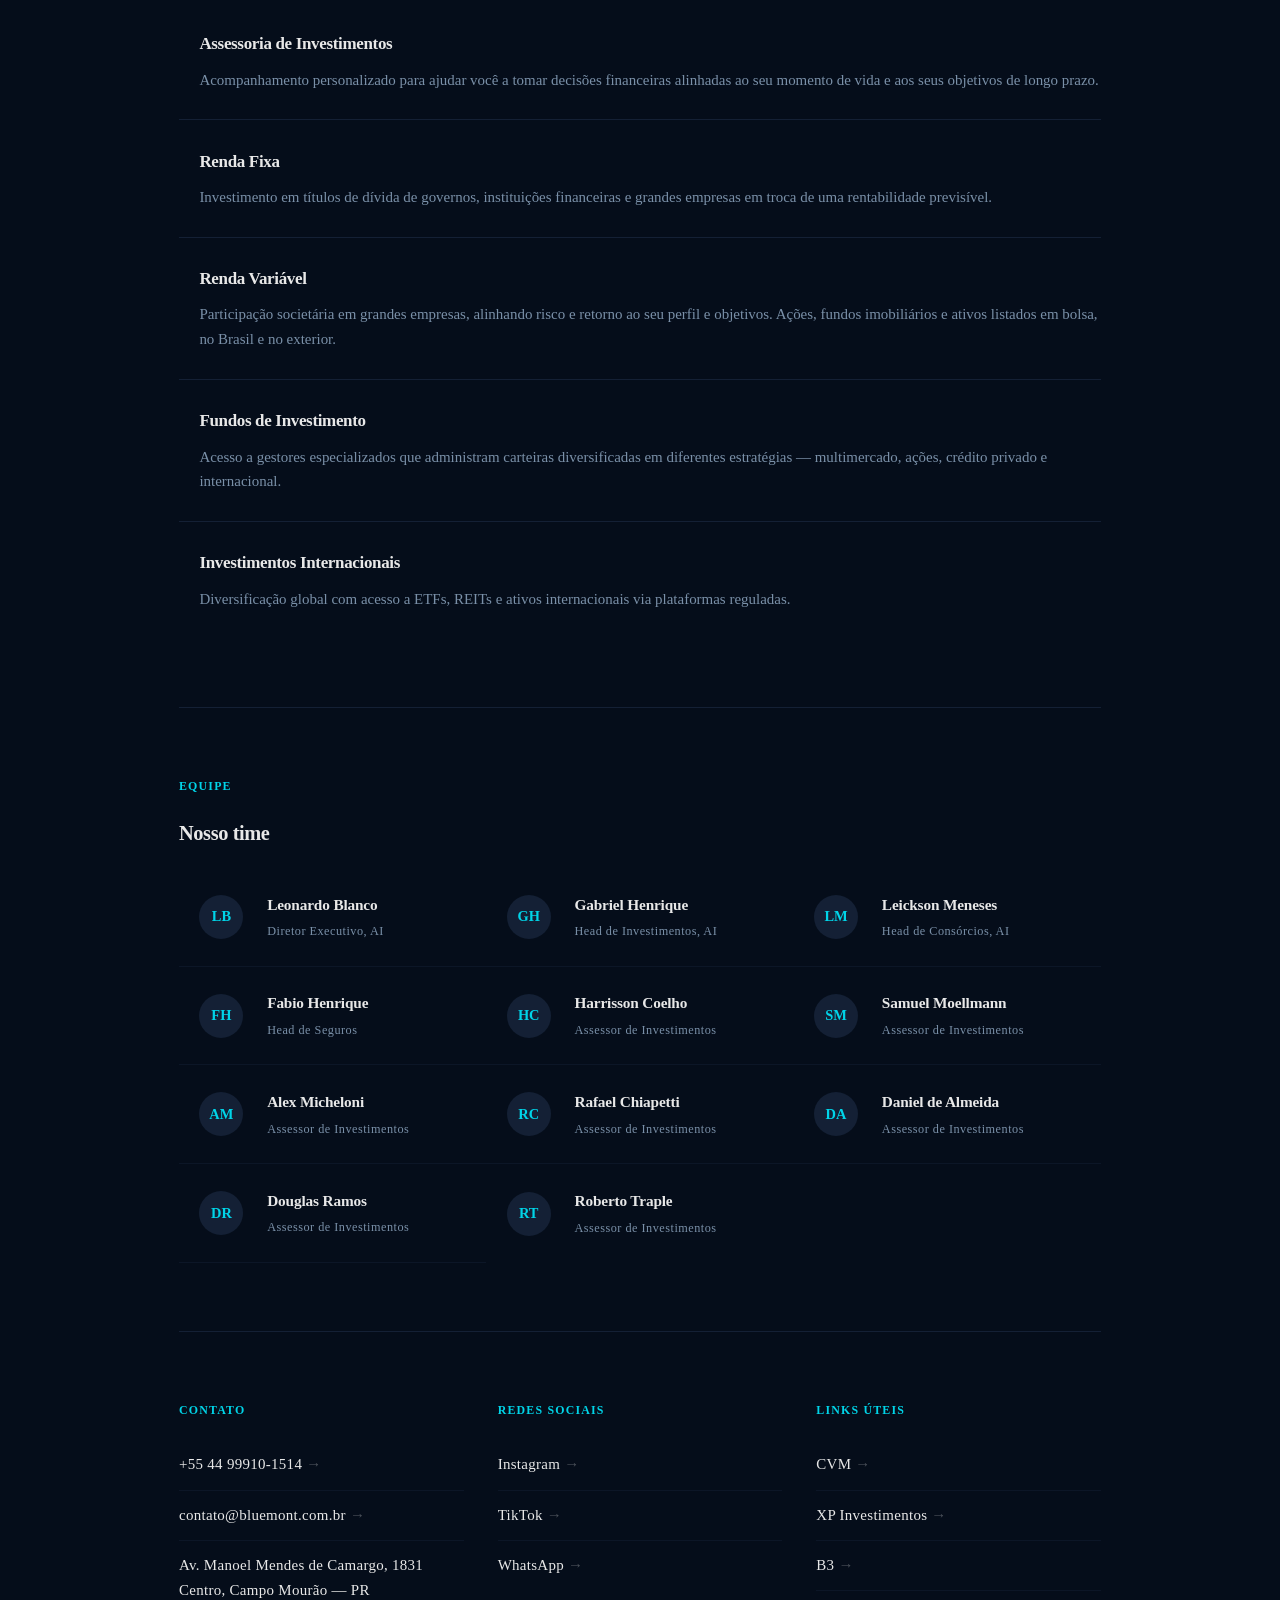
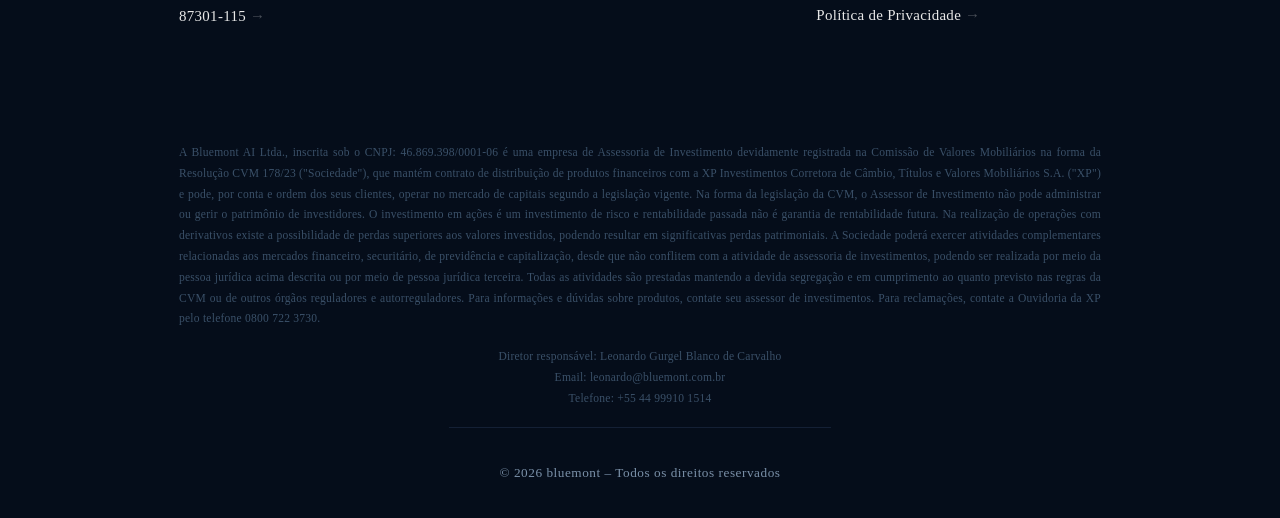
==== commit 2ff63cbb: "atualizar site: serviços, equipe grid, footer 3 colunas, mobile hamburger - Serviços: 5 itens (asses" ====
--- a/index.html
+++ b/index.html
@@ -17,6 +17,9 @@
         <li><a href="#equipe">equipe</a></li>
         <li><a href="#contato">contato</a></li>
       </ul>
+      <button class="nav-toggle" aria-label="Menu">
+        <span></span><span></span><span></span>
+      </button>
     </nav>
   </header>
 
@@ -72,12 +75,16 @@
             <div class="service-desc">Acompanhamento personalizado para ajudar você a tomar decisões financeiras alinhadas ao seu momento de vida e aos seus objetivos de longo prazo.</div>
           </div>
           <div class="service">
-            <div class="service-name">Renda Fixa & Crédito Privado</div>
-            <div class="service-desc">Acesso a títulos de renda fixa, CDBs, LCIs, LCAs, debêntures e CRIs/CRAs com análise de crédito independente.</div>
-          </div>
-          <div class="service">
-            <div class="service-name">Renda Variável & Fundos</div>
-            <div class="service-desc">Análise fundamentalista para ações, FIIs e fundos de investimento. Teses documentadas e acompanhamento de carteira.</div>
+            <div class="service-name">Renda Fixa</div>
+            <div class="service-desc">Investimento em títulos de dívida de governos, instituições financeiras e grandes empresas em troca de uma rentabilidade previsível.</div>
+          </div>
+          <div class="service">
+            <div class="service-name">Renda Variável</div>
+            <div class="service-desc">Participação societária em grandes empresas, alinhando risco e retorno ao seu perfil e objetivos. Ações, fundos imobiliários e ativos listados em bolsa, no Brasil e no exterior.</div>
+          </div>
+          <div class="service">
+            <div class="service-name">Fundos de Investimento</div>
+            <div class="service-desc">Acesso a gestores especializados que administram carteiras diversificadas em diferentes estratégias — multimercado, ações, crédito privado e internacional.</div>
           </div>
           <div class="service">
             <div class="service-name">Investimentos Internacionais</div>
@@ -157,89 +164,42 @@
           <div class="team-member">
             <div class="team-avatar">DR</div>
             <div class="team-info">
-              <div class="team-name">Douglas Ramos da Silva</div>
+              <div class="team-name">Douglas Ramos</div>
               <div class="team-role">Assessor de Investimentos</div>
             </div>
           </div>
           <div class="team-member">
             <div class="team-avatar">RT</div>
             <div class="team-info">
-              <div class="team-name">Roberto Abilio de Souza Traple</div>
-              <div class="team-role">Assessor de Investimentos</div>
-            </div>
-          </div>
-        </div>
-      </section>
-
-      <!-- Contato -->
-      <section class="section fade-in" id="contato">
-        <div class="section-label">Contato</div>
-        <div class="section-title">Fale conosco</div>
-        <div class="contact-grid">
-          <div class="contact-item">
-            <div class="contact-label">Telefone</div>
-            <div class="contact-value"><a href="tel:+5544999101514">+55 44 99910-1514</a></div>
-          </div>
-          <div class="contact-item">
-            <div class="contact-label">E-mail</div>
-            <div class="contact-value"><a href="mailto:contato@bluemont.com.br">contato@bluemont.com.br</a></div>
-          </div>
-          <div class="contact-item">
-            <div class="contact-label">Matriz</div>
-            <div class="contact-value">Av. Manoel Mendes de Camargo, 1831<br>Centro, Campo Mourão — PR<br>87301-115</div>
-          </div>
-          <div class="contact-item">
-            <div class="contact-label">Diretor</div>
-            <div class="contact-value"><a href="mailto:leonardo@bluemont.com.br">leonardo@bluemont.com.br</a><br>+55 44 99910-1514</div>
-          </div>
-        </div>
-      </section>
-
-      <!-- Redes Sociais -->
-      <section class="section fade-in">
-        <div class="section-label">Redes Sociais</div>
-        <div class="social-list">
-          <div class="social-item">
-            <a href="https://instagram.com/bluemontinvestimentos" target="_blank">
-              <span class="social-label">Instagram</span>
-              <span class="social-handle">@bluemontinvestimentos</span>
-            </a>
-          </div>
-          <div class="social-item">
-            <a href="https://tiktok.com/@bluemont.ai" target="_blank">
-              <span class="social-label">TikTok</span>
-              <span class="social-handle">@bluemont.ai</span>
-            </a>
-          </div>
-          <div class="social-item">
-            <a href="https://wa.me/5511947983689" target="_blank">
-              <span class="social-label">WhatsApp</span>
-              <span class="social-handle">+55 11 94798-3689</span>
-            </a>
-          </div>
-        </div>
-      </section>
-
-      <!-- Links Úteis -->
-      <section class="section fade-in">
-        <div class="section-label">Links Úteis</div>
-        <div class="contact-grid">
-          <div class="contact-item">
-            <div class="contact-label">Regulador</div>
-            <div class="contact-value"><a href="https://www.gov.br/cvm" target="_blank">CVM →</a></div>
-          </div>
-          <div class="contact-item">
-            <div class="contact-label">Parceiro</div>
-            <div class="contact-value"><a href="https://www.xpi.com.br" target="_blank">XP Investimentos →</a></div>
-          </div>
-          <div class="contact-item">
-            <div class="contact-label">Bolsa</div>
-            <div class="contact-value"><a href="https://www.b3.com.br" target="_blank">B3 →</a></div>
-          </div>
-          <div class="contact-item">
-            <div class="contact-label">Privacidade</div>
-            <div class="contact-value"><a href="privacy-policy.html">Política de Privacidade →</a></div>
-          </div>
+              <div class="team-name">Roberto Traple</div>
+              <div class="team-role">Assessor de Investimentos</div>
+            </div>
+          </div>
+        </div>
+      </section>
+
+      <!-- Contato + Redes + Links -->
+      <section class="section fade-in footer-grid-section" id="contato">
+        <div class="footer-col">
+          <div class="section-label">Contato</div>
+          <div class="footer-item"><a class="footer-link" href="tel:+5544999101514">+55 44 99910-1514 <span class="arrow">→</span></a></div>
+          <div class="footer-item"><a class="footer-link" href="mailto:contato@bluemont.com.br">contato@bluemont.com.br <span class="arrow">→</span></a></div>
+          <div class="footer-item"><a class="footer-link" href="https://maps.app.goo.gl/tJfywgpyxVD8Ap3N7" target="_blank">Av. Manoel Mendes de Camargo, 1831<br>Centro, Campo Mourão — PR<br>87301-115 <span class="arrow">→</span></a></div>
+        </div>
+
+        <div class="footer-col">
+          <div class="section-label">Redes Sociais</div>
+          <div class="footer-item"><a class="footer-link" href="https://instagram.com/bluemontinvestimentos" target="_blank">Instagram <span class="arrow">→</span></a></div>
+          <div class="footer-item"><a class="footer-link" href="https://tiktok.com/@bluemont.ai" target="_blank">TikTok <span class="arrow">→</span></a></div>
+          <div class="footer-item"><a class="footer-link" href="https://wa.me/5544999101514" target="_blank">WhatsApp <span class="arrow">→</span></a></div>
+        </div>
+
+        <div class="footer-col">
+          <div class="section-label">Links Úteis</div>
+          <div class="footer-item"><a class="footer-link" href="https://www.gov.br/cvm" target="_blank">CVM <span class="arrow">→</span></a></div>
+          <div class="footer-item"><a class="footer-link" href="https://www.xpi.com.br" target="_blank">XP Investimentos <span class="arrow">→</span></a></div>
+          <div class="footer-item"><a class="footer-link" href="https://www.b3.com.br" target="_blank">B3 <span class="arrow">→</span></a></div>
+          <div class="footer-item"><a class="footer-link" href="privacy-policy.html">Política de Privacidade <span class="arrow">→</span></a></div>
         </div>
       </section>
 
@@ -249,7 +209,7 @@
   <!-- Compliance -->
   <div class="compliance">
     <p>A Bluemont AI Ltda., inscrita sob o CNPJ: 46.869.398/0001-06 é uma empresa de Assessoria de Investimento devidamente registrada na Comissão de Valores Mobiliários na forma da Resolução CVM 178/23 ("Sociedade"), que mantém contrato de distribuição de produtos financeiros com a XP Investimentos Corretora de Câmbio, Títulos e Valores Mobiliários S.A. ("XP") e pode, por conta e ordem dos seus clientes, operar no mercado de capitais segundo a legislação vigente. Na forma da legislação da CVM, o Assessor de Investimento não pode administrar ou gerir o patrimônio de investidores. O investimento em ações é um investimento de risco e rentabilidade passada não é garantia de rentabilidade futura. Na realização de operações com derivativos existe a possibilidade de perdas superiores aos valores investidos, podendo resultar em significativas perdas patrimoniais. A Sociedade poderá exercer atividades complementares relacionadas aos mercados financeiro, securitário, de previdência e capitalização, desde que não conflitem com a atividade de assessoria de investimentos, podendo ser realizada por meio da pessoa jurídica acima descrita ou por meio de pessoa jurídica terceira. Todas as atividades são prestadas mantendo a devida segregação e em cumprimento ao quanto previsto nas regras da CVM ou de outros órgãos reguladores e autorreguladores. Para informações e dúvidas sobre produtos, contate seu assessor de investimentos. Para reclamações, contate a Ouvidoria da XP pelo telefone 0800 722 3730.</p>
-    <p style="margin-top: 1rem;">Diretor responsável: Leonardo Gurgel Blanco de Carvalho<br>
+    <p style="margin-top: 1rem; text-align: center;">Diretor responsável: Leonardo Gurgel Blanco de Carvalho<br>
     Email: <a href="mailto:leonardo@bluemont.com.br">leonardo@bluemont.com.br</a><br>
     Telefone: <a href="tel:+5544999101514">+55 44 99910 1514</a></p>
   </div>
--- a/style.css
+++ b/style.css
@@ -14,7 +14,7 @@
   --accent:    #00d4e8;
   --meta-text: #3a5068;
   --font:      'Rockwell', 'Rockwell Nova', 'Rockwell MT', serif;
-  --max-w:     720px;
+  --max-w:     80vw;
   --gap:       clamp(1.5rem, 4vw, 3rem);
 }
 
@@ -86,7 +86,39 @@
   transition: color 0.2s;
 }
 
-.nav-links a:hover { color: var(--text); }
+.nav-links a:hover { color: var(--accent); }
+
+/* ── hamburger toggle (hidden on desktop) ──────────── */
+.nav-toggle {
+  display: none;
+  background: none;
+  border: none;
+  cursor: pointer;
+  padding: 0.5rem;
+  flex-direction: column;
+  gap: 5px;
+}
+
+.nav-toggle span {
+  display: block;
+  width: 22px;
+  height: 2px;
+  background: var(--muted);
+  border-radius: 2px;
+  transition: all 0.3s ease;
+}
+
+.nav-toggle.active span:nth-child(1) {
+  transform: rotate(45deg) translate(5px, 5px);
+}
+
+.nav-toggle.active span:nth-child(2) {
+  opacity: 0;
+}
+
+.nav-toggle.active span:nth-child(3) {
+  transform: rotate(-45deg) translate(5px, -5px);
+}
 
 /* ── hero ───────────────────────────────────────────── */
 .hero {
@@ -262,8 +294,8 @@
 
 /* ── team ───────────────────────────────────────────── */
 .team-list {
-  display: flex;
-  flex-direction: column;
+  display: grid;
+  grid-template-columns: 1fr 1fr 1fr;
   gap: 0;
 }
 
@@ -271,7 +303,7 @@
   display: flex;
   align-items: center;
   gap: 1.4rem;
-  padding: 1.4rem 0 1.4rem 1.2rem;
+  padding: 1.4rem 1rem 1.4rem 1.2rem;
   border-bottom: 1px solid rgba(20, 32, 53, 0.5);
   position: relative;
 }
@@ -478,6 +510,49 @@
 
 .post-body a:hover { opacity: 0.7; }
 
+/* ── footer grid (contato + redes + links) ─────────── */
+.footer-grid-section {
+  display: grid;
+  grid-template-columns: 1fr 1fr 1fr;
+  gap: 2rem;
+}
+
+.footer-col .section-label {
+  margin-bottom: 1.2rem;
+}
+
+.footer-item {
+  padding: 0.7rem 0;
+  border-bottom: 1px solid rgba(20, 32, 53, 0.5);
+}
+
+.footer-item:last-child {
+  border-bottom: none;
+}
+
+.footer-link {
+  display: block;
+  color: var(--text);
+  font-size: 0.88rem;
+  letter-spacing: 0.02em;
+  transition: color 0.25s;
+}
+
+.footer-link .arrow {
+  opacity: 0.3;
+  transition: opacity 0.25s, transform 0.25s;
+  display: inline-block;
+}
+
+.footer-link:hover {
+  color: var(--accent);
+}
+
+.footer-link:hover .arrow {
+  opacity: 1;
+  transform: translateX(3px);
+}
+
 /* ── compliance ─────────────────────────────────────── */
 .compliance {
   max-width: var(--max-w);
@@ -487,6 +562,7 @@
   color: var(--meta-text);
   line-height: 1.8;
   letter-spacing: 0.02em;
+  text-align: justify;
 }
 
 /* ── footer ─────────────────────────────────────────── */
@@ -510,7 +586,51 @@
 .fade-in { opacity: 0; }
 
 /* ── responsive ─────────────────────────────────────── */
+@media (max-width: 900px) {
+  .team-list { grid-template-columns: 1fr 1fr; }
+}
+
 @media (max-width: 600px) {
+  :root { --max-w: 92vw; }
+
+  .nav-toggle { display: flex; }
+
+  .nav-links {
+    display: none;
+    position: absolute;
+    top: 100%;
+    left: 0;
+    right: 0;
+    flex-direction: column;
+    gap: 0;
+    background: var(--bg);
+    border-bottom: 1px solid var(--border);
+    padding: 0.5rem 0;
+    z-index: 200;
+  }
+
+  .nav-links.open {
+    display: flex;
+  }
+
+  .nav-links li {
+    border-bottom: 1px solid var(--border);
+  }
+
+  .nav-links li:last-child {
+    border-bottom: none;
+  }
+
+  .nav-links a {
+    display: block;
+    padding: 1rem var(--gap);
+    font-size: 0.9rem;
+  }
+
+  header .nav {
+    position: relative;
+  }
+
   .values-grid { grid-template-columns: 1fr; }
 
   .value-item {
@@ -524,5 +644,9 @@
   .contact-item:nth-child(odd) { border-right: none; padding-right: 0; }
   .contact-item:nth-child(even) { padding-left: 0; }
 
-  .nav-links { gap: 1.2rem; }
-}
+  .team-list { grid-template-columns: 1fr; }
+
+  .footer-grid-section {
+    grid-template-columns: 1fr;
+  }
+}
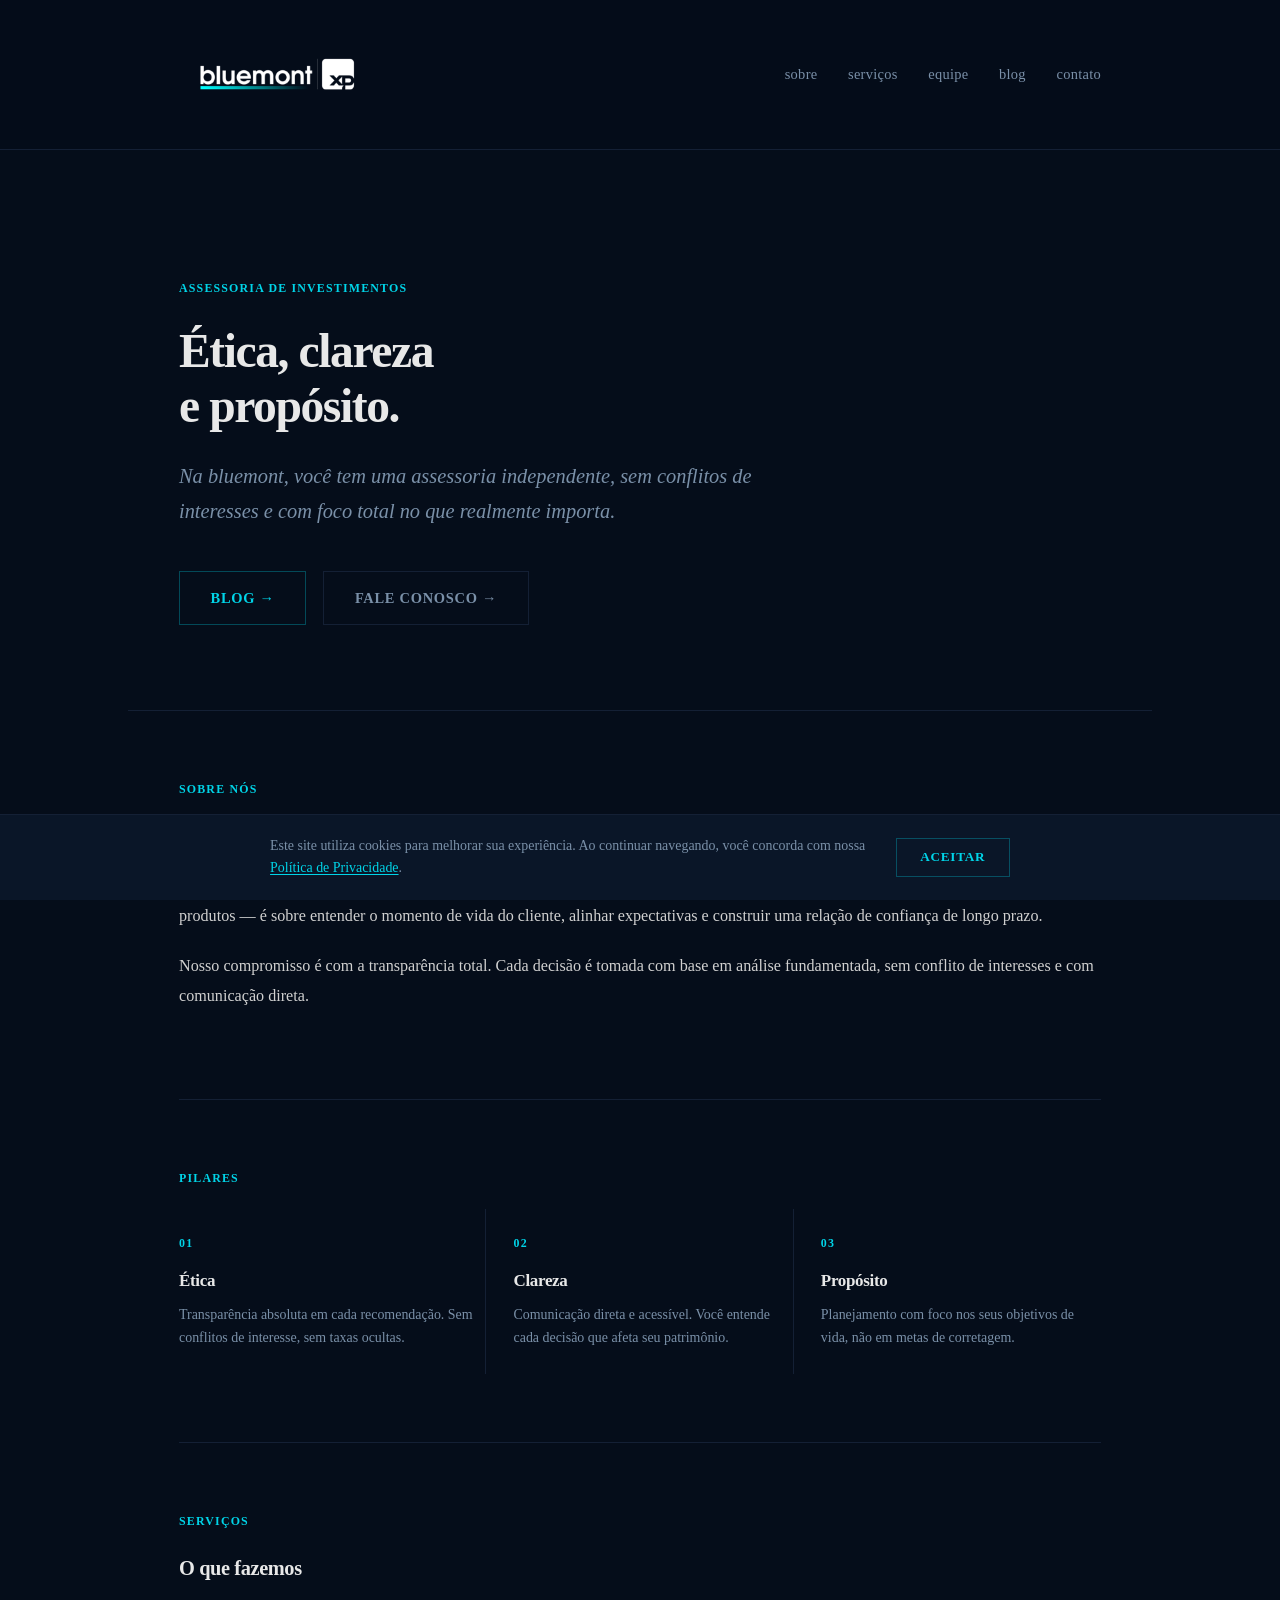
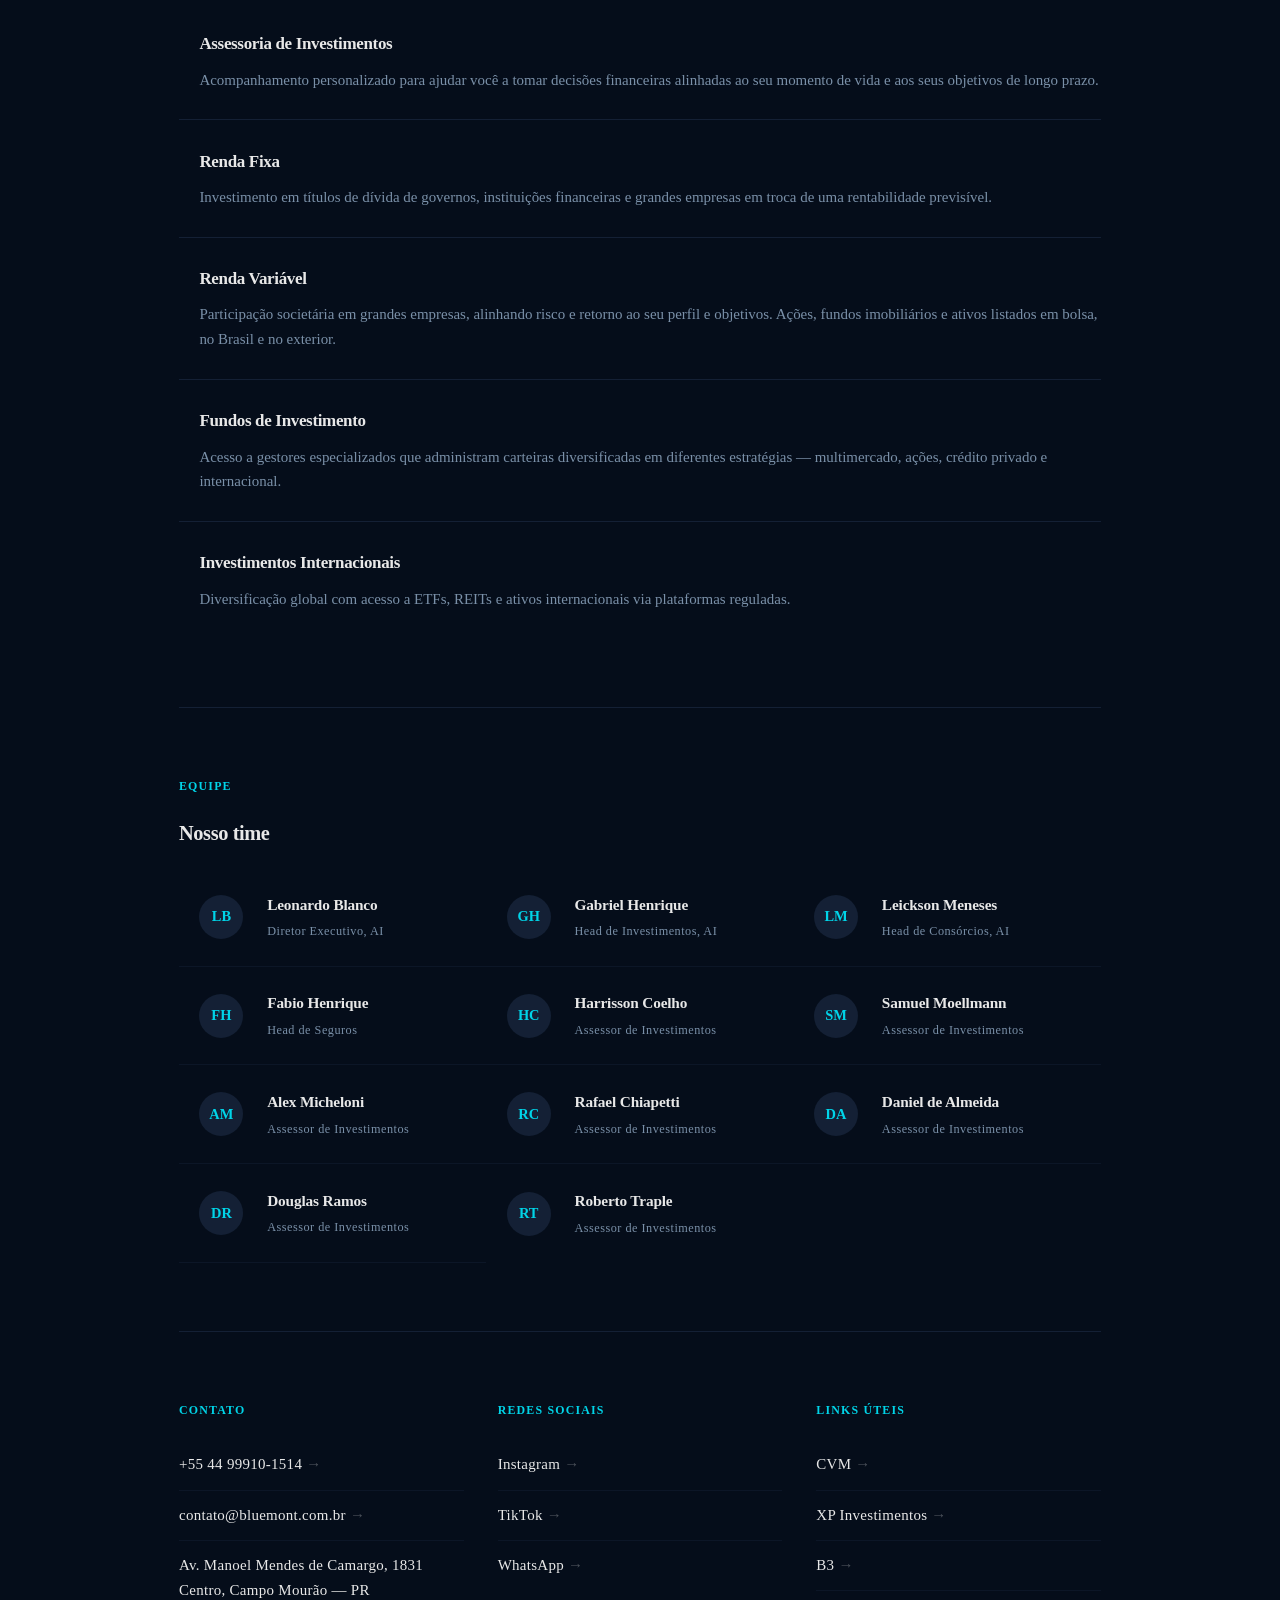
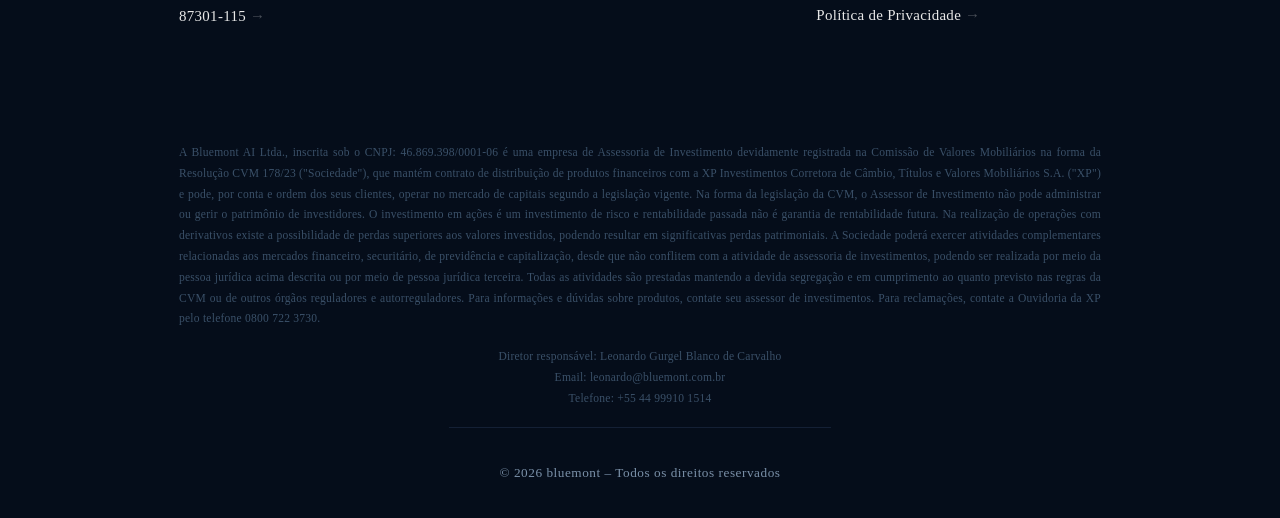
==== commit 369cb4a8: "adicionar botão blog na hero e nav, estilo hero-cta-secondary Co-Authored-By: Claude Opus 4.6 <norep" ====
--- a/index.html
+++ b/index.html
@@ -4,6 +4,8 @@
   <meta charset="UTF-8">
   <meta name="viewport" content="width=device-width, initial-scale=1.0">
   <title>bluemont — assessoria de investimentos</title>
+  <link rel="icon" type="image/png" href="favicon.png">
+  <link rel="apple-touch-icon" href="favicon.png">
   <link rel="stylesheet" href="style.css">
 </head>
 <body>
@@ -15,6 +17,7 @@
         <li><a href="#sobre">sobre</a></li>
         <li><a href="#servicos">serviços</a></li>
         <li><a href="#equipe">equipe</a></li>
+        <li><a href="https://bluemont-blog.vercel.app" target="_blank" rel="noopener noreferrer">blog</a></li>
         <li><a href="#contato">contato</a></li>
       </ul>
       <button class="nav-toggle" aria-label="Menu">
@@ -30,7 +33,10 @@
       <div class="hero-label">Assessoria de Investimentos</div>
       <h1>Ética, clareza<br>e propósito.</h1>
       <p class="hero-sub">Na bluemont, você tem uma assessoria independente, sem conflitos de interesses e com foco total no que realmente importa.</p>
-      <a href="#contato" class="hero-cta">Fale conosco →</a>
+      <div class="hero-ctas">
+        <a href="https://bluemont-blog.vercel.app" target="_blank" rel="noopener noreferrer" class="hero-cta">Blog →</a>
+        <a href="#contato" class="hero-cta hero-cta-secondary">Fale conosco →</a>
+      </div>
     </section>
 
     <div class="content">
@@ -218,6 +224,11 @@
     <p>© 2026 bluemont – Todos os direitos reservados</p>
   </footer>
 
+  <div class="cookie-banner" id="cookie-banner">
+    <p>Este site utiliza cookies para melhorar sua experiência. Ao continuar navegando, você concorda com nossa <a href="privacy-policy.html">Política de Privacidade</a>.</p>
+    <button class="cookie-btn" id="cookie-accept">Aceitar</button>
+  </div>
+
   <script src="script.js"></script>
 </body>
 </html>
--- a/style.css
+++ b/style.css
@@ -173,6 +173,28 @@
   border-color: var(--accent);
 }
 
+.hero-ctas {
+  display: flex;
+  flex-wrap: wrap;
+  gap: 1rem;
+  margin-top: 2.5rem;
+}
+
+.hero-ctas .hero-cta {
+  margin-top: 0;
+}
+
+.hero-cta-secondary {
+  color: var(--muted);
+  border-color: rgba(122, 144, 168, 0.25);
+}
+
+.hero-cta-secondary:hover {
+  color: var(--text);
+  border-color: var(--muted);
+  background: rgba(122, 144, 168, 0.05);
+}
+
 /* ── sections ───────────────────────────────────────── */
 .content {
   max-width: var(--max-w);
@@ -575,6 +597,244 @@
   letter-spacing: 0.04em;
   max-width: var(--max-w);
   margin: 0 auto;
+}
+
+/* ── hero dual CTAs ────────────────────────────────── */
+.hero-ctas {
+  display: flex;
+  gap: 1rem;
+  margin-top: 2.5rem;
+  flex-wrap: wrap;
+}
+
+.hero-ctas .hero-cta {
+  margin-top: 0;
+}
+
+.hero-cta-secondary {
+  background: transparent;
+  border-color: var(--border);
+  color: var(--muted);
+}
+
+.hero-cta-secondary:hover {
+  border-color: var(--accent);
+  color: var(--text);
+}
+
+/* ── blog hero ─────────────────────────────────────── */
+.blog-hero {
+  max-width: var(--max-w);
+  margin: 0 auto;
+  padding: clamp(3rem, 8vw, 6rem) var(--gap) clamp(2rem, 5vw, 4rem);
+  border-bottom: 1px solid var(--border);
+  text-align: center;
+}
+
+.blog-hero-tagline {
+  font-size: clamp(1.1rem, 2.5vw, 1.4rem);
+  color: var(--muted);
+  font-style: italic;
+  letter-spacing: 0.01em;
+}
+
+/* ── market ticker ─────────────────────────────────── */
+.market {
+  border-bottom: 1px solid var(--border);
+}
+
+.market-wrap {
+  max-width: var(--max-w);
+  margin: 0 auto;
+  padding: 1.6rem var(--gap) 1.4rem;
+  display: flex;
+  flex-direction: column;
+  align-items: center;
+  gap: 0.8rem;
+}
+
+.market-table {
+  border-collapse: collapse;
+  font-size: 0.8rem;
+  letter-spacing: 0.02em;
+}
+
+.market-table td {
+  padding-top: 0.38rem;
+  padding-bottom: 0.38rem;
+  padding-right: 1.8rem;
+  font-variant-numeric: tabular-nums;
+  border-bottom: 1px solid rgba(20, 32, 53, 0.5);
+}
+
+.market-table tr:last-child td {
+  border-bottom: none;
+}
+
+.market-table .m-name {
+  color: var(--muted);
+  font-size: 0.75rem;
+  letter-spacing: 0.05em;
+  min-width: 5rem;
+}
+
+.market-table .m-price {
+  color: var(--text);
+}
+
+.market-table .m-sep {
+  padding-right: 2.8rem;
+  border-bottom: none;
+}
+
+.m-change { font-weight: 500; }
+.m-change.up   { color: #3dd68c; }
+.m-change.down { color: #f06b6b; }
+
+.market-updated {
+  font-size: 0.68rem;
+  color: var(--meta-text);
+  letter-spacing: 0.04em;
+  align-self: flex-start;
+  padding-top: 0.2rem;
+}
+
+/* ── blog posts grid ───────────────────────────────── */
+.posts {
+  max-width: var(--max-w);
+  margin: 0 auto;
+  padding: var(--gap) var(--gap);
+  display: flex;
+  flex-direction: column;
+  gap: 0;
+  flex: 1;
+}
+
+.post-card {
+  padding: clamp(1.4rem, 3vw, 2rem) 0 clamp(1.4rem, 3vw, 2rem) 1.2rem;
+  border-bottom: 1px solid var(--border);
+  cursor: pointer;
+  transition: background 0.15s;
+  position: relative;
+  animation: fadeUp 0.4s ease both;
+}
+
+.post-card::before {
+  content: '';
+  position: absolute;
+  left: 0;
+  top: 0;
+  width: 3px;
+  height: 0;
+  background: var(--accent);
+  transition: height 0.3s ease;
+  border-radius: 0 2px 2px 0;
+}
+
+.post-card:hover::before {
+  height: 100%;
+}
+
+.post-tag {
+  display: inline-block;
+  font-size: 0.7rem;
+  font-weight: 600;
+  letter-spacing: 0.1em;
+  text-transform: uppercase;
+  color: var(--accent);
+  margin-bottom: 0.6rem;
+}
+
+.post-title {
+  font-size: clamp(1.1rem, 2.8vw, 1.4rem);
+  font-weight: 600;
+  letter-spacing: -0.02em;
+  line-height: 1.3;
+  margin-bottom: 0.6rem;
+  transition: color 0.2s;
+}
+
+.post-card:hover .post-title {
+  color: var(--accent);
+}
+
+.post-excerpt {
+  font-size: 0.9rem;
+  color: var(--muted);
+  line-height: 1.65;
+  margin-bottom: 1rem;
+}
+
+.post-meta {
+  display: flex;
+  gap: 1.2rem;
+  font-size: 0.78rem;
+  color: var(--muted);
+  letter-spacing: 0.02em;
+}
+
+.post-card:nth-child(1) { animation-delay: 0.05s; }
+.post-card:nth-child(2) { animation-delay: 0.10s; }
+.post-card:nth-child(3) { animation-delay: 0.15s; }
+.post-card:nth-child(4) { animation-delay: 0.20s; }
+.post-card:nth-child(5) { animation-delay: 0.25s; }
+.post-card:nth-child(6) { animation-delay: 0.30s; }
+
+/* ── cookie consent ────────────────────────────────── */
+.cookie-banner {
+  position: fixed;
+  bottom: 0;
+  left: 0;
+  right: 0;
+  z-index: 999;
+  background: var(--surface);
+  border-top: 1px solid var(--border);
+  padding: 1.2rem var(--gap);
+  display: flex;
+  align-items: center;
+  justify-content: center;
+  gap: 1.5rem;
+  backdrop-filter: blur(12px);
+  -webkit-backdrop-filter: blur(12px);
+}
+
+.cookie-banner p {
+  font-size: 0.82rem;
+  color: var(--muted);
+  line-height: 1.6;
+  max-width: 600px;
+}
+
+.cookie-banner a {
+  color: var(--accent);
+  text-decoration: underline;
+  text-underline-offset: 2px;
+}
+
+.cookie-banner a:hover { opacity: 0.7; }
+
+.cookie-btn {
+  font-family: var(--font);
+  font-size: 0.78rem;
+  font-weight: 600;
+  letter-spacing: 0.05em;
+  text-transform: uppercase;
+  color: var(--accent);
+  background: transparent;
+  border: 1px solid rgba(0, 212, 232, 0.3);
+  padding: 0.6rem 1.4rem;
+  cursor: pointer;
+  transition: all 0.25s;
+  white-space: nowrap;
+}
+
+.cookie-btn:hover {
+  background: rgba(0, 212, 232, 0.08);
+  border-color: var(--accent);
+}
+
+.cookie-banner.hidden {
+  display: none;
 }
 
 /* ── animations ─────────────────────────────────────── */
@@ -649,4 +909,27 @@
   .footer-grid-section {
     grid-template-columns: 1fr;
   }
-}
+
+  .hero-ctas {
+    flex-direction: column;
+  }
+
+  .market-table {
+    font-size: 0.72rem;
+  }
+
+  .market-table td {
+    padding-right: 1rem;
+  }
+
+  .market-table .m-sep {
+    padding-right: 1.4rem;
+  }
+
+  .cookie-banner {
+    flex-direction: column;
+    text-align: center;
+    gap: 1rem;
+    padding: 1rem var(--gap);
+  }
+}
